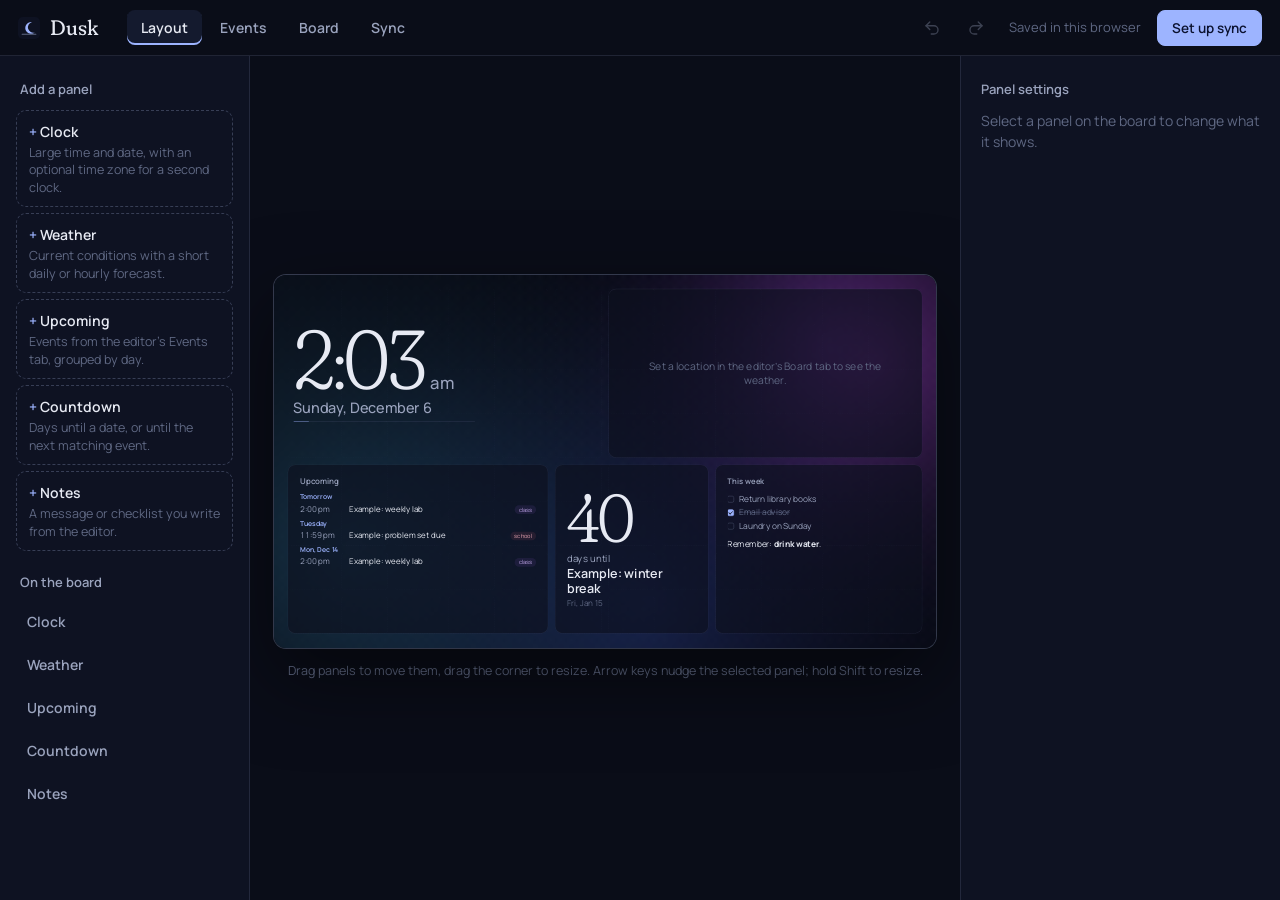
==== editor.html @ 092ac30d "Add files via upload" ====
<!doctype html>
<html lang="en">
<head>
  <meta charset="utf-8">
  <meta name="viewport" content="width=device-width, initial-scale=1">
  <title>Dusk editor</title>
  <meta name="theme-color" content="#070912">
  <link rel="icon" href="assets/icon.svg" type="image/svg+xml">
  <link rel="preconnect" href="https://fonts.googleapis.com">
  <link rel="preconnect" href="https://fonts.gstatic.com" crossorigin>
  <link rel="stylesheet" href="https://fonts.googleapis.com/css2?family=Fraunces:opsz,wght,SOFT@9..144,200..600,0..100&family=Manrope:wght@400;500;600;700&display=swap">
  <link rel="stylesheet" href="css/board.css">
  <link rel="stylesheet" href="css/editor.css">
</head>
<body>
  <header class="top">
    <a class="brand" href="index.html" aria-label="Dusk home">
      <img src="assets/icon.svg" alt="" width="22" height="22"><span>Dusk</span>
    </a>
    <nav class="tabs" role="tablist">
      <button role="tab" data-tab="layout" aria-selected="true">Layout</button>
      <button role="tab" data-tab="events">Events</button>
      <button role="tab" data-tab="board">Board</button>
      <button role="tab" data-tab="sync">Sync</button>
    </nav>
    <div class="top-actions">
      <button class="icon-btn" id="undoBtn" title="Undo (Ctrl+Z)" aria-label="Undo">
        <svg viewBox="0 0 24 24"><path d="M9 14 4 9l5-5"/><path d="M4 9h10.5a5.5 5.5 0 0 1 0 11H11"/></svg>
      </button>
      <button class="icon-btn" id="redoBtn" title="Redo (Ctrl+Shift+Z)" aria-label="Redo">
        <svg viewBox="0 0 24 24"><path d="m15 14 5-5-5-5"/><path d="M20 9H9.5a5.5 5.5 0 0 0 0 11H13"/></svg>
      </button>
      <span class="pub-state" id="pubState" role="status"></span>
      <button class="btn primary" id="publishBtn">Publish</button>
    </div>
  </header>

  <main>
    <!-- Layout -->
    <section class="tab-panel layout" data-panel="layout">
      <aside class="side palette">
        <h2>Add a panel</h2>
        <ul class="type-list" id="typeList"></ul>
        <h2>On the board</h2>
        <ul class="panel-list" id="panelList"></ul>
      </aside>
      <div class="canvas-wrap" id="canvasWrap">
        <div class="viewport" id="viewport">
          <canvas class="preview-bg" id="previewBg" aria-hidden="true"></canvas>
          <div class="frame" id="frame">
            <div class="stage" id="stage"></div>
            <div class="overlay" id="overlay"></div>
          </div>
        </div>
        <p class="hint">Drag panels to move them, drag the corner to resize. Arrow keys nudge the selected panel; hold Shift to resize.</p>
      </div>
      <aside class="side inspector" id="inspector"></aside>
    </section>

    <!-- Events -->
    <section class="tab-panel page" data-panel="events" hidden>
      <div class="page-inner">
        <h1>Events</h1>
        <p class="lead">Everything here feeds the Upcoming and Countdown panels. Repeating events (like a weekly class) only need to be entered once.</p>
        <form class="event-form card" id="eventForm" autocomplete="off">
          <label class="f-title">Title<input name="title" required placeholder="Chem lab report due"></label>
          <label>Date<input name="date" type="date" required></label>
          <label>Time<input name="time" type="time"><small>Leave empty for all day</small></label>
          <label>Category<input name="category" list="categoryList" placeholder="school"></label>
          <label>Repeats<select name="repeat">
            <option value="none">Doesn’t repeat</option><option value="daily">Daily</option>
            <option value="weekly">Weekly</option><option value="monthly">Monthly</option><option value="yearly">Yearly</option>
          </select></label>
          <label class="f-until">Until<input name="until" type="date"><small>Optional end date</small></label>
          <div class="form-actions">
            <button class="btn primary" type="submit" id="eventSubmit">Add event</button>
            <button class="btn ghost" type="button" id="eventCancel" hidden>Cancel</button>
          </div>
          <datalist id="categoryList"></datalist>
        </form>
        <div class="events-toolbar">
          <label class="check"><input type="checkbox" id="showPast"> Show past events</label>
          <span class="spacer"></span>
          <label class="btn ghost file-btn">Import .ics file<input type="file" id="icsInput" accept=".ics,text/calendar" hidden></label>
          <button class="btn ghost" id="clearPast">Remove past events</button>
        </div>
        <div id="eventList" class="event-list"></div>
      </div>
    </section>

    <!-- Board -->
    <section class="tab-panel page" data-panel="board" hidden>
      <div class="page-inner">
        <h1>Board</h1>
        <p class="lead">Settings that apply to the whole display.</p>
        <div id="boardForm" class="board-form"></div>
      </div>
    </section>

    <!-- Sync -->
    <section class="tab-panel page" data-panel="sync" hidden>
      <div class="page-inner" id="syncPage"></div>
    </section>
  </main>

  <div class="toast" id="toast" role="status" hidden></div>
  <script type="module" src="js/editor/main.js"></script>
</body>
</html>
---- css/board.css ----
/* Shared by the display and the editor preview: tokens, the stage and panel chrome. */

:root {
  --ink: #070912;
  --text: #e7eaf3;
  --text-dim: #9aa3bd;
  --text-faint: #5f6883;
  --line: rgba(160, 175, 220, .12);
  --line-strong: rgba(160, 175, 220, .26);
  --surface: rgba(13, 17, 30, .64);
  --ember: #ffb38a;
  --accent: #9db4ff;
  --font-display: 'Fraunces', 'Iowan Old Style', Georgia, serif;
  --font-ui: 'Manrope', system-ui, -apple-system, 'Segoe UI', sans-serif;
}

.stage {
  position: absolute;
  left: 0; top: 0;
  transform-origin: 0 0;
  font-family: var(--font-ui);
  color: var(--text);
  -webkit-font-smoothing: antialiased;
}

.panel {
  position: absolute;
  box-sizing: border-box;
  padding: 30px 34px;
  border-radius: 22px;
}
.panel[data-style="card"] {
  background: var(--surface);
  border: 1px solid var(--line);
}
.panel[data-style="outline"] {
  border: 1px solid var(--line-strong);
}
.panel[data-style="bare"] {
  padding: 12px 16px;
}

.panel-body {
  width: 100%;
  height: 100%;
  container-type: size;
  overflow: hidden;
}

.panel-title {
  margin: 0;
  font-size: min(5.4cqh, 4.2cqw);
  font-weight: 600;
  color: var(--text-dim);
  letter-spacing: .01em;
  flex: none;
}

.panel-msg {
  height: 100%;
  display: grid;
  place-items: center;
  text-align: center;
  color: var(--text-faint);
  font-size: min(7cqh, 4.6cqw);
  line-height: 1.4;
  padding: 0 6%;
}
---- css/editor.css ----
/* Editor UI. Shares tokens with board.css. */

:root {
  --ui-bg: #0a0d18;
  --ui-side: #0e1222;
  --ui-raised: #141a2e;
  --ui-input: #0a0e1b;
  --ui-border: rgba(160, 175, 220, .14);
  --ui-border-strong: rgba(160, 175, 220, .28);
  --ui-accent: #9db4ff;
  --ui-accent-ink: #0b1230;
  --danger: #f08a8f;
  --ok: #7fd6a4;
  --radius: 10px;
}

* { box-sizing: border-box; }
html, body { margin: 0; height: 100%; }
body {
  background: var(--ui-bg);
  color: var(--text);
  font: 14px/1.5 var(--font-ui);
  -webkit-font-smoothing: antialiased;
  display: flex;
  flex-direction: column;
}
a { color: var(--ui-accent); }
code { font-size: .92em; background: var(--ui-raised); padding: .1em .35em; border-radius: 4px; }
.muted { color: var(--text-faint); }
.small { font-size: 12px; }
.sr { position: absolute; width: 1px; height: 1px; overflow: hidden; clip: rect(0 0 0 0); }
.spacer { flex: 1; }
[hidden] { display: none !important; }

:focus-visible { outline: 2px solid var(--ui-accent); outline-offset: 2px; }

/* ---------- header ---------- */
.top {
  height: 56px;
  flex: none;
  display: flex;
  align-items: center;
  gap: 28px;
  padding: 0 18px;
  border-bottom: 1px solid var(--ui-border);
  background: var(--ui-bg);
}
.brand {
  display: flex; align-items: center; gap: 10px;
  color: var(--text); text-decoration: none;
  font-family: var(--font-display); font-size: 21px; font-weight: 400;
  font-variation-settings: "SOFT" 100, "opsz" 72;
}
.tabs { display: flex; gap: 4px; }
.tabs button {
  appearance: none; border: 0; background: none; color: var(--text-dim);
  font: 600 14px var(--font-ui); padding: 8px 14px; border-radius: 8px; cursor: pointer;
}
.tabs button:hover { color: var(--text); background: var(--ui-raised); }
.tabs button[aria-selected="true"] { color: var(--text); background: var(--ui-raised); box-shadow: inset 0 -2px 0 var(--ui-accent); }
.top-actions { margin-left: auto; display: flex; align-items: center; gap: 10px; }
.pub-state { color: var(--text-faint); font-size: 13px; margin: 0 6px; white-space: nowrap; }
.pub-state.warn { color: var(--ember); }
.pub-state.error { color: var(--danger); }

.icon-btn {
  width: 34px; height: 34px; display: grid; place-items: center;
  border: 1px solid transparent; background: none; color: var(--text-dim); border-radius: 8px; cursor: pointer;
}
.icon-btn svg { width: 18px; height: 18px; fill: none; stroke: currentColor; stroke-width: 1.8; stroke-linecap: round; stroke-linejoin: round; }
.icon-btn:hover:not(:disabled) { background: var(--ui-raised); color: var(--text); }
.icon-btn:disabled { opacity: .35; cursor: default; }

/* ---------- buttons & inputs ---------- */
.btn {
  appearance: none; display: inline-flex; align-items: center; justify-content: center; gap: 6px;
  font: 600 13.5px var(--font-ui); color: var(--text);
  background: var(--ui-raised); border: 1px solid var(--ui-border-strong);
  padding: 8px 14px; border-radius: 8px; cursor: pointer; text-decoration: none; white-space: nowrap;
}
.btn:hover:not(:disabled) { border-color: var(--text-faint); }
.btn:disabled { opacity: .45; cursor: default; }
.btn.primary { background: var(--ui-accent); color: var(--ui-accent-ink); border-color: var(--ui-accent); }
.btn.primary:hover:not(:disabled) { filter: brightness(1.08); }
.btn.ghost { background: transparent; }
.btn.danger { background: transparent; color: var(--danger); border-color: rgba(240, 138, 143, .35); }
.btn.small { padding: 5px 10px; font-size: 12.5px; }
.file-btn { cursor: pointer; }
.link { appearance: none; background: none; border: 0; padding: 0; color: var(--ui-accent); font: inherit; font-weight: 600; cursor: pointer; }
.link.danger { color: var(--danger); }

input[type="text"], input[type="search"], input[type="password"], input[type="number"], input[type="date"], input[type="time"],
input:not([type]), select, textarea {
  width: 100%;
  background: var(--ui-input); color: var(--text);
  border: 1px solid var(--ui-border-strong); border-radius: 8px;
  padding: 8px 10px; font: 14px var(--font-ui);
  color-scheme: dark;
}
textarea { resize: vertical; line-height: 1.5; }
input:focus, select:focus, textarea:focus { outline: none; border-color: var(--ui-accent); box-shadow: 0 0 0 3px rgba(157, 180, 255, .18); }

.field { display: flex; flex-direction: column; gap: 6px; }
.field > label { font-weight: 600; font-size: 13px; color: var(--text-dim); }
.field .help { color: var(--text-faint); font-size: 12px; line-height: 1.45; }
.field-heading { margin: 8px 0 0; font-size: 13px; color: var(--text); }
.fields { display: flex; flex-direction: column; gap: 16px; }
.fields.two-col { display: grid; grid-template-columns: repeat(2, minmax(0, 1fr)); gap: 18px 24px; }
.fields.two-col .field-location, .fields.two-col .field-toggle { grid-column: 1 / -1; }

.toggle { display: flex; align-items: center; gap: 10px; cursor: pointer; font-weight: 500; color: var(--text); }
.toggle input { position: absolute; opacity: 0; width: 0; height: 0; }
.switch { flex: none; width: 34px; height: 20px; border-radius: 99px; background: var(--ui-raised); border: 1px solid var(--ui-border-strong); position: relative; transition: background .15s; }
.switch::after { content: ""; position: absolute; top: 2px; left: 2px; width: 14px; height: 14px; border-radius: 50%; background: var(--text-dim); transition: transform .15s, background .15s; }
.toggle input:checked + .switch { background: var(--ui-accent); border-color: var(--ui-accent); }
.toggle input:checked + .switch::after { transform: translateX(14px); background: var(--ui-accent-ink); }
.toggle input:focus-visible + .switch { outline: 2px solid var(--ui-accent); outline-offset: 2px; }
.toggle.inline { margin-top: 18px; }

.range-row { display: flex; align-items: center; gap: 12px; }
.range-row input { flex: 1; accent-color: var(--ui-accent); }
.range-row output { min-width: 3.5em; text-align: right; color: var(--text-dim); font-variant-numeric: tabular-nums; }

.color-row { display: flex; align-items: center; gap: 8px; flex-wrap: wrap; }
.color-row input[type="color"] { width: 44px; height: 34px; padding: 2px; border: 1px solid var(--ui-border-strong); border-radius: 8px; background: var(--ui-input); cursor: pointer; }
.swatch { width: 26px; height: 26px; border-radius: 50%; border: 2px solid var(--ui-bg); background: var(--c); box-shadow: 0 0 0 1px var(--ui-border-strong); cursor: pointer; }

.loc { display: flex; flex-direction: column; gap: 8px; align-items: flex-start; }
.loc-current { display: flex; gap: 12px; align-items: baseline; font-weight: 600; }
.loc-row { display: flex; gap: 8px; width: 100%; }
.loc-results { list-style: none; margin: 0; padding: 0; width: 100%; display: flex; flex-direction: column; gap: 2px; }
.loc-results button { width: 100%; text-align: left; background: var(--ui-raised); border: 1px solid var(--ui-border); color: var(--text); padding: 7px 10px; border-radius: 6px; cursor: pointer; font: inherit; }
.loc-results button:hover { border-color: var(--ui-accent); }

/* ---------- main area ---------- */
main { flex: 1; min-height: 0; display: flex; }
.tab-panel { flex: 1; min-width: 0; }

.layout { display: grid; grid-template-columns: 250px minmax(0, 1fr) 320px; min-height: 0; }
.side { background: var(--ui-side); overflow-y: auto; padding: 18px 16px 28px; }
.palette { border-right: 1px solid var(--ui-border); }
.inspector { border-left: 1px solid var(--ui-border); }
.side h2 { font-size: 13px; color: var(--text-dim); margin: 6px 4px 10px; font-weight: 600; }
.side h2 + * { margin-bottom: 22px; }

.type-list, .panel-list { list-style: none; margin: 0; padding: 0; display: flex; flex-direction: column; gap: 6px; }
.type-btn {
  width: 100%; text-align: left; display: flex; flex-direction: column; gap: 2px;
  background: transparent; border: 1px dashed var(--ui-border-strong); border-radius: var(--radius);
  padding: 10px 12px; color: var(--text); cursor: pointer; font: inherit;
}
.type-btn strong { font-weight: 600; }
.type-btn strong::before { content: "+ "; color: var(--ui-accent); }
.type-btn span { color: var(--text-faint); font-size: 12.5px; line-height: 1.4; }
.type-btn:hover { border-style: solid; border-color: var(--ui-accent); background: rgba(157, 180, 255, .05); }
.panel-btn {
  width: 100%; text-align: left; display: flex; justify-content: space-between; align-items: baseline; gap: 8px;
  background: transparent; border: 1px solid transparent; border-radius: 8px; padding: 7px 10px;
  color: var(--text-dim); cursor: pointer; font: inherit; font-weight: 600;
}
.panel-btn small { color: var(--text-faint); font-weight: 500; overflow: hidden; text-overflow: ellipsis; white-space: nowrap; max-width: 55%; }
.panel-btn:hover { background: var(--ui-raised); color: var(--text); }
.panel-btn.active { background: var(--ui-raised); color: var(--text); border-color: var(--ui-border-strong); }

.canvas-wrap { position: relative; display: flex; flex-direction: column; align-items: center; justify-content: center; padding: 24px; min-height: 0; overflow: hidden; }
.viewport { position: relative; border-radius: 12px; overflow: hidden; box-shadow: 0 0 0 1px var(--ui-border-strong), 0 30px 80px rgba(0, 0, 0, .5); background: var(--ink); flex: none; }
.preview-bg { position: absolute; inset: 0; width: 100%; height: 100%; display: block; }
.frame { position: absolute; left: 0; top: 0; transform-origin: 0 0; }
.frame .stage { position: absolute; left: 0; top: 0; }
.hint { color: var(--text-faint); font-size: 12.5px; margin: 14px 0 0; text-align: center; }

.overlay { position: absolute; left: 0; top: 0; }
.grid-cells i { position: absolute; border: 1px dashed rgba(160, 175, 220, .08); border-radius: 10px; }
.hbox {
  position: absolute; border-radius: 22px; cursor: grab;
  border: 2px solid transparent; transition: border-color .12s;
  touch-action: none;
}
.hbox:hover { border-color: rgba(157, 180, 255, .45); }
.hbox.selected { border-color: var(--ui-accent); box-shadow: 0 0 0 6px rgba(157, 180, 255, .12); }
.hbox.overlap { border-color: var(--danger); border-style: dashed; }
.overlay.dragging .hbox { cursor: grabbing; transition: none; }
.overlay.dragging .grid-cells i { border-color: rgba(160, 175, 220, .2); }
.hbox-label {
  position: absolute; left: 14px; top: -16px; transform: translateY(-50%);
  font: 600 22px var(--font-ui); color: var(--ui-accent-ink); background: var(--ui-accent);
  padding: 4px 14px; border-radius: 8px; opacity: 0; pointer-events: none; white-space: nowrap;
}
.hbox.selected .hbox-label, .hbox:hover .hbox-label { opacity: 1; }
.hbox-grip {
  position: absolute; right: -2px; bottom: -2px; width: 44px; height: 44px; cursor: nwse-resize;
  border-right: 6px solid var(--ui-accent); border-bottom: 6px solid var(--ui-accent); border-bottom-right-radius: 22px;
  opacity: 0;
}
.hbox.selected .hbox-grip, .hbox:hover .hbox-grip { opacity: 1; }

.empty-inspector p { color: var(--text-faint); margin: 0 4px; }
.insp-head h2 { font-size: 17px !important; color: var(--text) !important; margin-bottom: 4px !important; }
.insp-head p { color: var(--text-faint); margin: 0 4px 20px; font-size: 13px; }
.inspector .fields + .fields { margin-top: 26px; padding-top: 18px; border-top: 1px solid var(--ui-border); }
.pos-grid { display: grid; grid-template-columns: 1fr 1fr; gap: 12px; }
.insp-actions { display: flex; gap: 8px; margin-top: 26px; padding-top: 18px; border-top: 1px solid var(--ui-border); }

/* ---------- full-page tabs ---------- */
.page { overflow-y: auto; }
.page-inner { max-width: 920px; margin: 0 auto; padding: 36px 28px 80px; }
.page h1 { font-family: var(--font-display); font-weight: 350; font-size: 40px; margin: 0 0 6px; letter-spacing: -.01em; font-variation-settings: "SOFT" 100, "opsz" 96; }
.lead { color: var(--text-dim); margin: 0 0 26px; max-width: 64ch; }
.card { background: var(--ui-side); border: 1px solid var(--ui-border); border-radius: 14px; padding: 22px 24px; }
.form-section { margin-bottom: 18px; }
.form-section h2 { margin: 0 0 16px; font-size: 16px; }
.form-section p { color: var(--text-dim); margin: 0 0 14px; max-width: 64ch; }
.row { display: flex; gap: 10px; align-items: center; flex-wrap: wrap; margin-top: 8px; }
.row input { flex: 1; min-width: 220px; width: auto; }
.ok-text { color: var(--ok); font-weight: 600; }

.steps ol { list-style: none; counter-reset: step; margin: 0; padding: 0; display: flex; flex-direction: column; gap: 20px; }
.steps li { counter-increment: step; position: relative; padding-left: 44px; }
.steps li::before {
  content: counter(step); position: absolute; left: 0; top: -2px; width: 28px; height: 28px; border-radius: 50%;
  display: grid; place-items: center; font-weight: 700; font-size: 13px;
  border: 1px solid var(--ui-border-strong); color: var(--text-dim);
}
.steps li.done::before { content: "✓"; background: var(--ok); color: #0b2216; border-color: var(--ok); }
.steps li.locked { opacity: .55; }
.steps h3 { margin: 0 0 6px; font-size: 14.5px; }
.steps li p { margin: 0 0 6px; }

.event-form { display: grid; grid-template-columns: 2fr 1fr 1fr; gap: 14px 16px; margin-bottom: 22px; }
.event-form label { display: flex; flex-direction: column; gap: 6px; font-weight: 600; font-size: 13px; color: var(--text-dim); }
.event-form small { font-weight: 400; color: var(--text-faint); font-size: 12px; }
.event-form .f-title { grid-column: span 1; }
.event-form .form-actions { grid-column: 1 / -1; display: flex; gap: 10px; }
.event-form.is-editing { border-color: var(--ui-accent); }
.events-toolbar { display: flex; align-items: center; gap: 10px; margin-bottom: 12px; flex-wrap: wrap; }
.check { display: flex; gap: 8px; align-items: center; color: var(--text-dim); cursor: pointer; }
.check input { accent-color: var(--ui-accent); }
.event-list table { width: 100%; border-collapse: collapse; }
.event-list th { text-align: left; font-size: 12.5px; color: var(--text-faint); font-weight: 600; padding: 8px 10px; border-bottom: 1px solid var(--ui-border); }
.event-list td { padding: 10px; border-bottom: 1px solid var(--ui-border); vertical-align: top; }
.event-list tr.past td { color: var(--text-faint); }
.event-list tr.editing td { background: rgba(157, 180, 255, .06); }
.nowrap { white-space: nowrap; }
.row-actions { text-align: right; white-space: nowrap; }
.row-actions .link + .link { margin-left: 14px; }
.empty { padding: 20px 0; }

/* ---------- toast ---------- */
.toast {
  position: fixed; left: 50%; bottom: 24px; transform: translateX(-50%);
  background: var(--ui-raised); border: 1px solid var(--ui-border-strong); color: var(--text);
  padding: 10px 18px; border-radius: 10px; box-shadow: 0 12px 40px rgba(0, 0, 0, .5);
  font-weight: 600; max-width: min(560px, 92vw); z-index: 10;
}
.toast.error { border-color: var(--danger); color: var(--danger); }

/* ---------- narrow screens ---------- */
@media (max-width: 1100px) {
  .layout { grid-template-columns: 210px minmax(0, 1fr) 280px; }
}
@media (max-width: 860px) {
  body { height: auto; min-height: 100%; }
  .top { flex-wrap: wrap; height: auto; padding: 10px 14px; gap: 10px; }
  .top-actions { margin-left: 0; width: 100%; }
  .pub-state { margin-right: auto; }
  main { display: block; }
  .layout { display: flex; flex-direction: column; }
  .canvas-wrap { height: 56vh; order: -1; }
  .palette, .inspector { border: 0; border-top: 1px solid var(--ui-border); }
  .fields.two-col, .event-form { grid-template-columns: 1fr; }
  .page-inner { padding: 24px 16px 60px; }
}

@media (prefers-reduced-motion: reduce) {
  * { transition: none !important; }
}
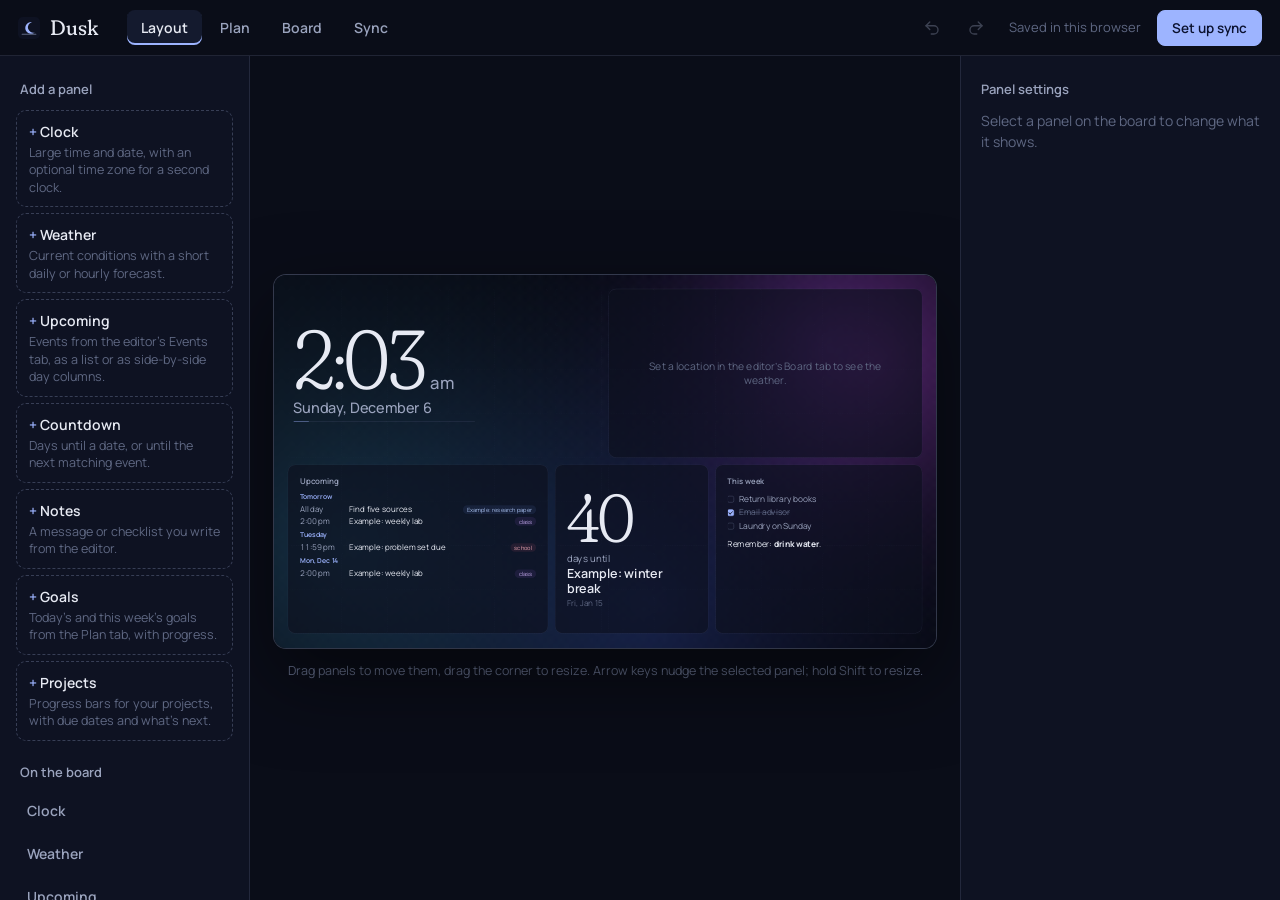
==== commit 5d7bc22d: "Add Plan tab: week board, goals, projects, quick add Replaces the Events tab with a planner: - Week " ====
--- a/editor.html
+++ b/editor.html
@@ -11,6 +11,7 @@
   <link rel="stylesheet" href="https://fonts.googleapis.com/css2?family=Fraunces:opsz,wght,SOFT@9..144,200..600,0..100&family=Manrope:wght@400;500;600;700&display=swap">
   <link rel="stylesheet" href="css/board.css">
   <link rel="stylesheet" href="css/editor.css">
+  <link rel="stylesheet" href="css/plan.css">
 </head>
 <body>
   <header class="top">
@@ -19,7 +20,7 @@
     </a>
     <nav class="tabs" role="tablist">
       <button role="tab" data-tab="layout" aria-selected="true">Layout</button>
-      <button role="tab" data-tab="events">Events</button>
+      <button role="tab" data-tab="plan">Plan</button>
       <button role="tab" data-tab="board">Board</button>
       <button role="tab" data-tab="sync">Sync</button>
     </nav>
@@ -57,35 +58,49 @@
       <aside class="side inspector" id="inspector"></aside>
     </section>
 
-    <!-- Events -->
-    <section class="tab-panel page" data-panel="events" hidden>
-      <div class="page-inner">
-        <h1>Events</h1>
-        <p class="lead">Everything here feeds the Upcoming and Countdown panels. Repeating events (like a weekly class) only need to be entered once.</p>
-        <form class="event-form card" id="eventForm" autocomplete="off">
-          <label class="f-title">Title<input name="title" required placeholder="Chem lab report due"></label>
-          <label>Date<input name="date" type="date" required></label>
-          <label>Time<input name="time" type="time"><small>Leave empty for all day</small></label>
-          <label>Category<input name="category" list="categoryList" placeholder="school"></label>
-          <label>Repeats<select name="repeat">
-            <option value="none">Doesn’t repeat</option><option value="daily">Daily</option>
-            <option value="weekly">Weekly</option><option value="monthly">Monthly</option><option value="yearly">Yearly</option>
-          </select></label>
-          <label class="f-until">Until<input name="until" type="date"><small>Optional end date</small></label>
-          <div class="form-actions">
-            <button class="btn primary" type="submit" id="eventSubmit">Add event</button>
-            <button class="btn ghost" type="button" id="eventCancel" hidden>Cancel</button>
+    <!-- Plan -->
+    <section class="tab-panel plan" data-panel="plan" hidden>
+      <div class="plan-bar">
+        <div class="week-nav">
+          <button class="icon-btn" id="weekPrev" title="Previous week (←)" aria-label="Previous week"><svg viewBox="0 0 24 24"><path d="m15 18-6-6 6-6"/></svg></button>
+          <button class="icon-btn" id="weekNext" title="Next week (→)" aria-label="Next week"><svg viewBox="0 0 24 24"><path d="m9 18 6-6-6-6"/></svg></button>
+          <div class="week-title">
+            <h1 id="weekLabel"></h1>
+            <span class="week-sub"><span id="weekRel"></span><span id="weekSummary"></span></span>
           </div>
-          <datalist id="categoryList"></datalist>
-        </form>
-        <div class="events-toolbar">
-          <label class="check"><input type="checkbox" id="showPast"> Show past events</label>
-          <span class="spacer"></span>
-          <label class="btn ghost file-btn">Import .ics file<input type="file" id="icsInput" accept=".ics,text/calendar" hidden></label>
-          <button class="btn ghost" id="clearPast">Remove past events</button>
+          <button class="btn ghost small" id="weekThis" title="Back to this week (T)">This week</button>
         </div>
-        <div id="eventList" class="event-list"></div>
+        <div class="view-toggle" role="group" aria-label="View">
+          <button type="button" data-view="week" aria-pressed="true">Week</button>
+          <button type="button" data-view="list" aria-pressed="false">List</button>
+        </div>
+        <div class="plan-keys" aria-hidden="true">
+          <span><kbd>N</kbd> add</span><span>Double-click a day</span><span>Right-click for options</span><span>Drag to move</span>
+        </div>
       </div>
+      <div class="plan-body">
+        <div class="plan-main plan-scroll" id="planMain">
+          <div class="plan-week" id="planWeek"></div>
+          <div class="plan-list" id="planList" hidden>
+            <div class="list-toolbar">
+              <input type="search" id="listSearch" placeholder="Search tasks, projects, categories" aria-label="Search">
+              <label class="check"><input type="checkbox" id="listDone"> Show done</label>
+              <label class="check"><input type="checkbox" id="listPast"> Show past</label>
+              <span class="spacer"></span>
+              <label class="btn ghost small file-btn" title="Calendar file from Canvas, Google Calendar or Outlook">Import .ics<input type="file" id="icsInput" accept=".ics,text/calendar" hidden></label>
+              <button class="btn ghost small" id="clearDone">Remove finished</button>
+            </div>
+            <table class="list-table">
+              <thead><tr><th class="c-tick"><span class="sr">Done</span></th><th>When</th><th>Title</th><th>Project</th><th>Category</th><th>Repeats</th></tr></thead>
+              <tbody></tbody>
+            </table>
+          </div>
+        </div>
+        <aside class="plan-side plan-scroll" id="planSide" aria-label="Goals, projects and inbox"></aside>
+      </div>
+      <button class="fab" id="planFab" title="Add a task, goal or project (N)" aria-label="Add">
+        <svg viewBox="0 0 24 24"><path d="M12 5v14M5 12h14"/></svg>
+      </button>
     </section>
 
     <!-- Board -->
--- a/css/plan.css
+++ b/css/plan.css
@@ -0,0 +1,367 @@
+/* Plan tab: week board, sidebar, menus, popovers and quick add. Uses tokens from editor.css. */
+
+.plan { display: flex; flex-direction: column; min-height: 0; position: relative; }
+
+/* ---------- top bar ---------- */
+.plan-bar {
+  flex: none; display: flex; align-items: center; gap: 24px;
+  padding: 12px 20px; border-bottom: 1px solid var(--ui-border);
+}
+.week-nav { display: flex; align-items: center; gap: 4px; }
+.week-nav .icon-btn svg { stroke-width: 2.2; }
+.week-title { display: flex; flex-direction: column; margin: 0 10px 0 8px; min-width: 150px; }
+.week-title h1 {
+  margin: 0; font-family: var(--font-display); font-weight: 350; font-size: 26px; line-height: 1.1;
+  font-variation-settings: "SOFT" 100, "opsz" 72; letter-spacing: -.01em;
+}
+.week-sub { display: flex; gap: 10px; font-size: 12.5px; color: var(--text-faint); }
+.week-sub #weekRel { color: var(--text-dim); font-weight: 600; }
+.view-toggle { display: inline-flex; background: var(--ui-input); border: 1px solid var(--ui-border); border-radius: 9px; padding: 3px; }
+.view-toggle button {
+  appearance: none; border: 0; background: none; color: var(--text-dim); font: 600 13px var(--font-ui);
+  padding: 5px 14px; border-radius: 6px; cursor: pointer;
+}
+.view-toggle button[aria-pressed="true"] { background: var(--ui-raised); color: var(--text); box-shadow: 0 0 0 1px var(--ui-border-strong); }
+.plan-keys { margin-left: auto; display: flex; gap: 16px; font-size: 12px; color: var(--text-faint); white-space: nowrap; }
+kbd {
+  font: 600 11px var(--font-ui); color: var(--text-dim); background: var(--ui-raised);
+  border: 1px solid var(--ui-border-strong); border-bottom-width: 2px; border-radius: 5px; padding: 0 5px; margin: 0 1px;
+}
+
+/* ---------- body ---------- */
+.plan-body { flex: 1; min-height: 0; display: grid; grid-template-columns: minmax(0, 1fr) 340px; }
+.plan-main { overflow: auto; min-height: 0; }
+.plan-side { user-select: none; -webkit-user-select: none; overflow-y: auto; background: var(--ui-side); border-left: 1px solid var(--ui-border); padding: 16px 16px 120px; }
+
+/* ---------- week board ---------- */
+.plan-week { display: grid; grid-template-columns: repeat(7, minmax(148px, 1fr)); min-height: 100%; }
+.day {
+  user-select: none; -webkit-user-select: none;
+  display: flex; flex-direction: column; gap: 6px; padding: 0 8px 24px;
+  border-right: 1px solid var(--ui-border); min-width: 0; transition: background .12s;
+}
+.day:last-child { border-right: 0; }
+.day.today { background: linear-gradient(to bottom, rgba(157, 180, 255, .055), rgba(157, 180, 255, .02) 40%, transparent); }
+.day-head {
+  position: sticky; top: 0; z-index: 2; display: flex; align-items: baseline; gap: 6px;
+  margin: 0 -8px; padding: 14px 10px 10px; background: var(--ui-bg); cursor: context-menu; user-select: none;
+}
+.day.today .day-head { background: #0d1120; }
+.dow { font-size: 12.5px; font-weight: 600; color: var(--text-dim); }
+.dnum { font-family: var(--font-display); font-size: 22px; font-weight: 400; line-height: 1; font-variation-settings: "SOFT" 100, "opsz" 48; }
+.dmon { font-size: 12px; color: var(--text-faint); }
+.dspace { flex: 1; }
+.day.today .dow { color: var(--ui-accent); }
+.day.today .dnum {
+  color: var(--ui-accent-ink); background: var(--ui-accent); border-radius: 8px; padding: 3px 6px 2px;
+  font-size: 18px; align-self: center;
+}
+.day.past:not(.today) .dnum, .day.past:not(.today) .dow { color: var(--text-faint); }
+.dgoals { font-size: 11.5px; font-weight: 700; color: var(--text-faint); padding: 1px 6px; border-radius: 99px; border: 1px solid var(--ui-border-strong); }
+.dgoals.all { color: var(--ok); border-color: rgba(127, 214, 164, .45); }
+.dg-add {
+  appearance: none; border: 0; background: none; color: var(--text-faint); font: 600 11.5px var(--font-ui);
+  cursor: pointer; padding: 2px 4px; border-radius: 5px; opacity: 0;
+}
+.day:hover .dg-add, .dg-add:focus-visible { opacity: 1; }
+.dg-add:hover { color: var(--ui-accent); background: rgba(157, 180, 255, .1); }
+
+.cards { list-style: none; margin: 0; padding: 0; display: flex; flex-direction: column; gap: 5px; }
+
+/* task card */
+.card {
+  --edge: 0;
+  position: relative; display: grid; grid-template-columns: 18px minmax(0, 1fr); gap: 8px; align-items: start;
+  padding: 7px 9px 7px 9px; border-radius: 8px; cursor: pointer; user-select: none;
+  background: var(--ui-raised); border: 1px solid var(--ui-border);
+  box-shadow: inset 3px 0 0 hsl(var(--h, 220) 50% 64% / var(--edge));
+  transition: border-color .12s, opacity .15s;
+}
+.card[style] { --edge: .9; }
+.card:hover { border-color: var(--ui-border-strong); }
+.card:focus-visible { outline: 2px solid var(--ui-accent); outline-offset: 1px; }
+.card-main { display: flex; flex-direction: column; gap: 2px; min-width: 0; }
+.card-title { font-size: 13.5px; line-height: 1.35; overflow-wrap: anywhere; }
+.card-meta { display: flex; flex-wrap: wrap; gap: 2px 8px; font-size: 11.5px; color: var(--text-faint); }
+.card-meta .m-time { color: var(--text-dim); font-variant-numeric: tabular-nums; }
+.m-proj { color: hsl(var(--h, 220) 55% 74%); }
+.card .m-proj { color: hsl(var(--h, 220) 45% 70%); }
+.card.done { opacity: .5; }
+.card.done .card-title { text-decoration: line-through; text-decoration-color: var(--text-faint); }
+.card.overdue .m-time, .card.overdue .m-date { color: var(--ember); }
+.card.overdue .tick { border-color: var(--ember); }
+.cards.compact .card { padding: 6px 8px; background: rgba(20, 26, 46, .6); }
+
+/* the round done button, shared by tasks and one-off goals */
+.tick {
+  appearance: none; width: 16px; height: 16px; margin-top: 1px; padding: 0; flex: none; cursor: pointer;
+  border-radius: 50%; border: 1.5px solid var(--text-faint); background: transparent; position: relative;
+  transition: border-color .12s, background .12s;
+}
+.tick:hover { border-color: var(--ui-accent); background: rgba(157, 180, 255, .12); }
+.tick.on { background: var(--ui-accent); border-color: var(--ui-accent); }
+.tick.on::after {
+  content: ""; position: absolute; left: 4.4px; top: 1.6px; width: 3.5px; height: 7px;
+  border: solid var(--ui-accent-ink); border-width: 0 1.8px 1.8px 0; transform: rotate(45deg);
+}
+.tick:disabled { opacity: .35; cursor: default; }
+
+/* goals */
+.goal-list { list-style: none; margin: 0; padding: 0; display: flex; flex-direction: column; gap: 3px; }
+.goal {
+  display: grid; grid-template-columns: auto minmax(0, 1fr) auto; align-items: center; gap: 8px;
+  padding: 6px 8px; border-radius: 8px; cursor: pointer; user-select: none;
+}
+.goal:hover { background: rgba(157, 180, 255, .06); }
+.goal:focus-visible { outline: 2px solid var(--ui-accent); outline-offset: 1px; }
+.goal .tick { margin-top: 0; border-radius: 5px; }
+.goal .tick.on::after { left: 4.4px; top: 1.4px; }
+.goal-title { font-size: 13.5px; line-height: 1.35; overflow-wrap: anywhere; }
+.goal-count { font-size: 12px; font-weight: 700; color: var(--text-faint); font-variant-numeric: tabular-nums; }
+.goal.done .goal-title { color: var(--text-faint); text-decoration: line-through; text-decoration-color: var(--line-strong); }
+.goal.done .goal-count { color: var(--ok); }
+.pips {
+  appearance: none; border: 0; background: none; padding: 3px 0; cursor: pointer; display: inline-flex; gap: 3px;
+}
+.pips i { width: 7px; height: 14px; border-radius: 3px; border: 1.5px solid var(--text-faint); transition: background .15s, border-color .15s; }
+.pips i.on { background: var(--ui-accent); border-color: var(--ui-accent); }
+.pips:hover i:not(.on) { border-color: var(--ui-accent); }
+.goal.done .pips i.on { background: var(--ok); border-color: var(--ok); }
+
+.day-goals { background: rgba(157, 180, 255, .045); border: 1px solid rgba(157, 180, 255, .1); border-radius: 9px; padding: 3px; }
+.day-goals .goal { padding: 5px 6px; }
+.day-goals .goal-title { font-size: 12.5px; }
+
+/* inline add + add buttons */
+.add-row {
+  appearance: none; border: 0; background: none; text-align: left; cursor: pointer;
+  color: var(--text-faint); font: 600 12.5px var(--font-ui); padding: 7px 9px; border-radius: 8px; opacity: .55;
+}
+.day:hover .add-row, .side-block:hover .add-row, .proj .add-row, .add-row:focus-visible { opacity: 1; }
+.add-row:hover { color: var(--ui-accent); background: rgba(157, 180, 255, .07); }
+.inline-add input, .plan input, .plan textarea { user-select: text; -webkit-user-select: text; }
+.inline-add input {
+  width: 100%; font-size: 13.5px; padding: 7px 9px; border-radius: 8px;
+  background: var(--ui-input); border: 1px solid var(--ui-accent); box-shadow: 0 0 0 3px rgba(157, 180, 255, .16);
+}
+
+/* ---------- sidebar ---------- */
+.side-block { margin-bottom: 26px; border-radius: 12px; transition: background .12s, box-shadow .12s; }
+.side-block > header { display: flex; align-items: center; gap: 8px; margin: 0 4px 10px; min-height: 26px; }
+.side-block > header h2 { margin: 0; font-size: 13px; font-weight: 700; color: var(--text); }
+.side-block .count { font-size: 12px; color: var(--text-faint); font-weight: 600; }
+.icon-add {
+  margin-left: auto; width: 26px; height: 26px; border-radius: 8px; border: 1px solid var(--ui-border-strong);
+  background: var(--ui-raised); color: var(--text-dim); font: 500 17px/1 var(--font-ui); cursor: pointer;
+  display: grid; place-items: center; padding: 0 0 2px;
+}
+.icon-add:hover { color: var(--ui-accent); border-color: var(--ui-accent); }
+.side-hint { margin: 4px 6px 8px; color: var(--text-faint); font-size: 12.5px; line-height: 1.45; }
+.week-bar { height: 4px; margin: 0 6px 10px; border-radius: 4px; background: var(--ui-raised); overflow: hidden; }
+.week-bar i { display: block; height: 100%; background: var(--ui-accent); border-radius: 4px; transition: width .3s; }
+.carry {
+  margin: 8px 4px 0; width: calc(100% - 8px); appearance: none; cursor: pointer; text-align: left;
+  border: 1px dashed var(--ui-border-strong); background: transparent; color: var(--text-dim);
+  font: 600 12.5px var(--font-ui); padding: 8px 10px; border-radius: 8px;
+}
+.carry:hover { border-color: var(--ui-accent); color: var(--text); }
+.overdue-block > header h2 { color: var(--ember); }
+.overdue-block .cards { padding: 0 2px; }
+.small-link { font-size: 12.5px; margin: 6px 6px 0; color: var(--text-faint); }
+.inbox .cards { padding: 0 2px; }
+
+/* projects */
+.proj {
+  margin-bottom: 8px; padding: 10px 12px 11px; border-radius: 10px; cursor: grab; user-select: none;
+  background: var(--ui-raised); border: 1px solid var(--ui-border);
+}
+.proj:hover { border-color: var(--ui-border-strong); }
+.proj:focus-visible { outline: 2px solid var(--ui-accent); outline-offset: 1px; }
+.proj.archived { opacity: .55; }
+.proj-head { display: flex; align-items: center; gap: 8px; cursor: pointer; }
+.chev { width: 0; height: 0; border-left: 5px solid var(--text-faint); border-top: 4px solid transparent; border-bottom: 4px solid transparent; transition: transform .15s; flex: none; }
+.proj.open .chev { transform: rotate(90deg); }
+.proj-name { flex: 1; min-width: 0; font-weight: 700; font-size: 13.5px; overflow: hidden; text-overflow: ellipsis; white-space: nowrap; }
+.proj-pct { font-size: 12.5px; font-weight: 700; color: hsl(var(--h) 55% 74%); font-variant-numeric: tabular-nums; }
+.more {
+  appearance: none; border: 0; background: none; color: var(--text-faint); cursor: pointer;
+  width: 22px; height: 22px; border-radius: 6px; font-size: 16px; line-height: 1; padding: 0; opacity: 0;
+}
+.proj:hover .more, .more:focus-visible { opacity: 1; }
+.more:hover { background: rgba(157, 180, 255, .12); color: var(--text); }
+.proj .bar { height: 5px; margin: 9px 0 0; border-radius: 5px; background: rgba(160, 175, 220, .1); overflow: hidden; }
+.proj .bar i { display: block; height: 100%; border-radius: 5px; background: hsl(var(--h) 55% 64%); transition: width .3s; }
+.proj-meta { margin-top: 7px; font-size: 12px; color: var(--text-faint); line-height: 1.45; }
+.proj-meta .late { color: var(--ember); }
+.proj .cards { margin-top: 10px; }
+.proj .add-row { margin-top: 4px; padding-left: 4px; }
+.done-tasks { margin-top: 8px; }
+.done-tasks summary { cursor: pointer; font-size: 12px; color: var(--text-faint); padding: 2px 4px; }
+.done-tasks .cards { margin-top: 6px; }
+
+/* ---------- drag and drop ---------- */
+body.is-dragging, body.is-dragging * { cursor: grabbing !important; user-select: none; }
+.drag-src { opacity: .3; }
+.drag-ghost {
+  position: fixed; z-index: 1000; pointer-events: none; margin: 0; list-style: none;
+  box-shadow: 0 18px 40px rgba(0, 0, 0, .55), 0 0 0 1px var(--ui-accent); opacity: .96;
+  border-radius: 9px;
+}
+.drop-line {
+  position: fixed; z-index: 999; height: 2px; background: var(--ui-accent); border-radius: 2px; pointer-events: none;
+}
+.drop-line::before, .drop-line::after {
+  content: ""; position: absolute; top: -3px; width: 8px; height: 8px; border-radius: 50%; background: var(--ui-accent);
+}
+.drop-line::before { left: -4px; }
+.drop-line::after { right: -4px; }
+.day.drop-over { background: rgba(157, 180, 255, .07); box-shadow: inset 0 0 0 1px rgba(157, 180, 255, .3); }
+.side-block.drop-over, .proj.drop-over { box-shadow: 0 0 0 2px var(--ui-accent); background: rgba(157, 180, 255, .05); }
+
+/* a newly added item glows briefly so you can see where it went */
+@keyframes plan-flash { 0% { box-shadow: 0 0 0 2px var(--ui-accent), 0 0 24px rgba(157, 180, 255, .45); } 100% { box-shadow: 0 0 0 0 transparent; } }
+.flash { animation: plan-flash 1.4s ease-out; }
+
+/* ---------- big add button ---------- */
+.fab {
+  position: absolute; right: calc(340px + 28px); bottom: 26px; z-index: 5;
+  width: 60px; height: 60px; border-radius: 50%; border: 0; cursor: pointer;
+  background: var(--ui-accent); color: var(--ui-accent-ink);
+  box-shadow: 0 10px 30px rgba(0, 0, 0, .5), 0 0 0 6px rgba(157, 180, 255, .12);
+  display: grid; place-items: center; transition: transform .12s, box-shadow .12s;
+}
+.fab svg { width: 28px; height: 28px; fill: none; stroke: currentColor; stroke-width: 2.4; stroke-linecap: round; }
+.fab:hover { transform: scale(1.06); box-shadow: 0 12px 34px rgba(0, 0, 0, .55), 0 0 0 8px rgba(157, 180, 255, .16); }
+.fab:active { transform: scale(.97); }
+
+/* ---------- list view ---------- */
+.plan-list { padding: 20px 24px 120px; max-width: 1100px; }
+.list-toolbar { display: flex; align-items: center; gap: 14px; margin-bottom: 14px; flex-wrap: wrap; }
+.list-toolbar input[type="search"] { width: 300px; }
+.list-table { width: 100%; border-collapse: collapse; }
+.list-table th { text-align: left; font-size: 12.5px; color: var(--text-faint); font-weight: 600; padding: 8px 10px; border-bottom: 1px solid var(--ui-border); }
+.list-table td { padding: 9px 10px; border-bottom: 1px solid var(--ui-border); vertical-align: top; }
+.list-table tr[data-row] { cursor: pointer; }
+.list-table tr[data-row]:hover td { background: rgba(157, 180, 255, .04); }
+.list-table tr.done td { color: var(--text-faint); }
+.list-table tr.done .c-title { text-decoration: line-through; }
+.list-table tr.overdue td:nth-child(2) { color: var(--ember); }
+.c-tick { width: 28px; }
+
+/* ---------- context menu ---------- */
+.ctx-root { position: fixed; inset: 0; z-index: 2000; pointer-events: none; }
+.ctx {
+  position: fixed; pointer-events: auto; min-width: 210px; max-width: 280px; padding: 5px;
+  background: #151b30; border: 1px solid var(--ui-border-strong); border-radius: 10px;
+  box-shadow: 0 16px 48px rgba(0, 0, 0, .55);
+  animation: ctx-in .09s ease-out;
+}
+@keyframes ctx-in { from { opacity: 0; transform: scale(.97); } to { opacity: 1; transform: none; } }
+.ctx-item {
+  appearance: none; width: 100%; display: grid; grid-template-columns: 16px auto minmax(0, 1fr) auto; align-items: center; gap: 6px;
+  border: 0; background: none; color: var(--text); font: 500 13.5px var(--font-ui); text-align: left;
+  padding: 7px 10px 7px 6px; border-radius: 6px; cursor: pointer;
+}
+.ctx-item:hover:not(:disabled), .ctx-item:focus-visible, .ctx-item.open { background: rgba(157, 180, 255, .14); outline: none; }
+.ctx-item:disabled { color: var(--text-faint); cursor: default; }
+.ctx-item.danger { color: var(--danger); }
+.ctx-check { color: var(--ui-accent); font-size: 12px; text-align: center; }
+.ctx-label { overflow: hidden; text-overflow: ellipsis; white-space: nowrap; }
+.ctx-hint { color: var(--text-faint); font-size: 12px; padding-left: 12px; }
+.ctx-swatch { width: 10px; height: 10px; border-radius: 50%; background: hsl(var(--h) 55% 64%); }
+.ctx-item:not(:has(.ctx-swatch)) { grid-template-columns: 16px minmax(0, 1fr) auto; }
+.ctx-sep { height: 1px; background: var(--ui-border); margin: 5px 4px; }
+.ctx-head { padding: 6px 10px 4px 28px; font-size: 12px; font-weight: 700; color: var(--text-faint); }
+
+/* ---------- popover editor ---------- */
+.pop {
+  position: fixed; z-index: 1500; padding: 14px 16px 14px; border-radius: 12px;
+  background: #141a2e; border: 1px solid var(--ui-border-strong); box-shadow: 0 20px 60px rgba(0, 0, 0, .6);
+  display: flex; flex-direction: column; gap: 12px; animation: ctx-in .1s ease-out;
+}
+.pop-title-row { display: flex; gap: 10px; align-items: flex-start; }
+.pop-title-row .tick { width: 20px; height: 20px; margin-top: 5px; }
+.pop-title-row .tick.on::after { left: 5.6px; top: 2.4px; width: 4px; height: 8.5px; }
+.pop .pop-title {
+  flex: 1; resize: none; overflow: hidden; border: 0; background: transparent; padding: 2px 0; box-shadow: none;
+  font: 600 17px/1.35 var(--font-ui); color: var(--text);
+}
+.pop .pop-title:focus { box-shadow: none; border: 0; background: rgba(157, 180, 255, .06); border-radius: 6px; }
+.pop-note { margin: -4px 0 0; font-size: 12.5px; color: var(--text-faint); line-height: 1.45; }
+.pop-grid { display: grid; grid-template-columns: 1fr 1fr; gap: 10px 12px; }
+.pf { display: flex; flex-direction: column; gap: 4px; min-width: 0; }
+.pf > span { font-size: 12px; font-weight: 600; color: var(--text-faint); display: flex; justify-content: space-between; }
+.pf input, .pf select, .pf textarea { padding: 6px 8px; font-size: 13.5px; }
+.pf.hidden { display: none; }
+.pf-wide { grid-column: 1 / -1; }
+.pf-clear { font-size: 12px; font-weight: 600; }
+.pop-actions { display: flex; gap: 8px; align-items: center; padding-top: 4px; border-top: 1px solid var(--ui-border); padding-top: 12px; }
+.stepper { display: flex; align-items: center; border: 1px solid var(--ui-border-strong); border-radius: 8px; overflow: hidden; height: 33px; }
+.stepper button { appearance: none; border: 0; background: var(--ui-raised); color: var(--text); width: 34px; height: 100%; font-size: 16px; cursor: pointer; }
+.stepper button:hover { background: rgba(157, 180, 255, .15); }
+.stepper output { flex: 1; text-align: center; font-weight: 700; font-variant-numeric: tabular-nums; }
+.hues { display: flex; flex-wrap: wrap; gap: 6px; padding-top: 3px; }
+.hue { width: 22px; height: 22px; border-radius: 50%; border: 2px solid #141a2e; background: hsl(var(--h) 55% 64%); box-shadow: 0 0 0 1px var(--ui-border-strong); cursor: pointer; padding: 0; }
+.hue.on { box-shadow: 0 0 0 2px var(--text); }
+
+/* ---------- quick add ---------- */
+.qa-backdrop {
+  position: fixed; inset: 0; z-index: 1800; background: rgba(4, 6, 14, .62);
+  display: flex; justify-content: center; align-items: flex-start; padding-top: 14vh;
+  animation: qa-fade .12s ease-out;
+}
+@keyframes qa-fade { from { opacity: 0; } to { opacity: 1; } }
+.qa {
+  width: min(640px, calc(100vw - 32px)); background: #121729; border: 1px solid var(--ui-border-strong);
+  border-radius: 16px; box-shadow: 0 30px 90px rgba(0, 0, 0, .7); padding: 14px;
+  display: flex; flex-direction: column; gap: 12px; animation: qa-rise .16s cubic-bezier(.2, .8, .3, 1);
+}
+@keyframes qa-rise { from { transform: translateY(-8px) scale(.985); opacity: 0; } to { transform: none; opacity: 1; } }
+.qa-kinds { display: flex; gap: 4px; flex-wrap: wrap; }
+.qa-kind {
+  appearance: none; border: 1px solid transparent; background: none; color: var(--text-dim);
+  font: 600 13px var(--font-ui); padding: 6px 12px; border-radius: 8px; cursor: pointer;
+}
+.qa-kind:hover { color: var(--text); background: var(--ui-raised); }
+.qa-kind[aria-pressed="true"] { color: var(--ui-accent-ink); background: var(--ui-accent); }
+.qa .qa-input {
+  font: 500 20px var(--font-ui); padding: 12px 14px; border-radius: 10px;
+  background: var(--ui-input); border: 1px solid var(--ui-border-strong);
+}
+.qa .qa-input:focus { border-color: var(--ui-accent); box-shadow: 0 0 0 3px rgba(157, 180, 255, .18); }
+.qa-preview { display: flex; flex-wrap: wrap; gap: 6px; min-height: 28px; }
+.qa-chip {
+  display: inline-flex; align-items: center; gap: 6px; font-size: 13px; font-weight: 600;
+  padding: 4px 10px; border-radius: 99px; background: rgba(157, 180, 255, .12); color: var(--text);
+}
+.qa-chip i { font-style: normal; color: var(--ui-accent); }
+.qa-chip.muted { background: transparent; color: var(--text-faint); font-weight: 500; padding-left: 2px; }
+.qa-chip.new { background: rgba(255, 179, 138, .12); }
+.qa-chip.new i { color: var(--ember); }
+.qa-help { display: flex; flex-wrap: wrap; gap: 6px 16px; font-size: 12px; color: var(--text-faint); padding: 2px 2px 0; }
+
+/* toast action */
+.toast-action {
+  appearance: none; margin-left: 14px; border: 0; background: none; color: var(--ui-accent);
+  font: 700 13.5px var(--font-ui); cursor: pointer; padding: 0;
+}
+.toast-action:hover { text-decoration: underline; }
+
+/* ---------- narrow screens ---------- */
+@media (max-width: 1250px) { .plan-keys { display: none; } }
+@media (max-width: 1100px) {
+  .plan-body { grid-template-columns: minmax(0, 1fr) 290px; }
+  .fab { right: calc(290px + 24px); }
+}
+@media (max-width: 860px) {
+  .plan-bar { flex-wrap: wrap; gap: 10px; padding: 10px 14px; }
+  .plan-body { display: flex; flex-direction: column; }
+  .plan-main { overflow-x: auto; max-height: none; }
+  .plan-week { grid-template-columns: repeat(7, 220px); }
+  .plan-side { border-left: 0; border-top: 1px solid var(--ui-border); padding-bottom: 100px; }
+  .fab { position: fixed; right: 18px; bottom: 18px; }
+  .pop-grid { grid-template-columns: 1fr; }
+}
+@media (prefers-reduced-motion: reduce) {
+  .flash, .ctx, .pop, .qa, .qa-backdrop { animation: none !important; }
+}
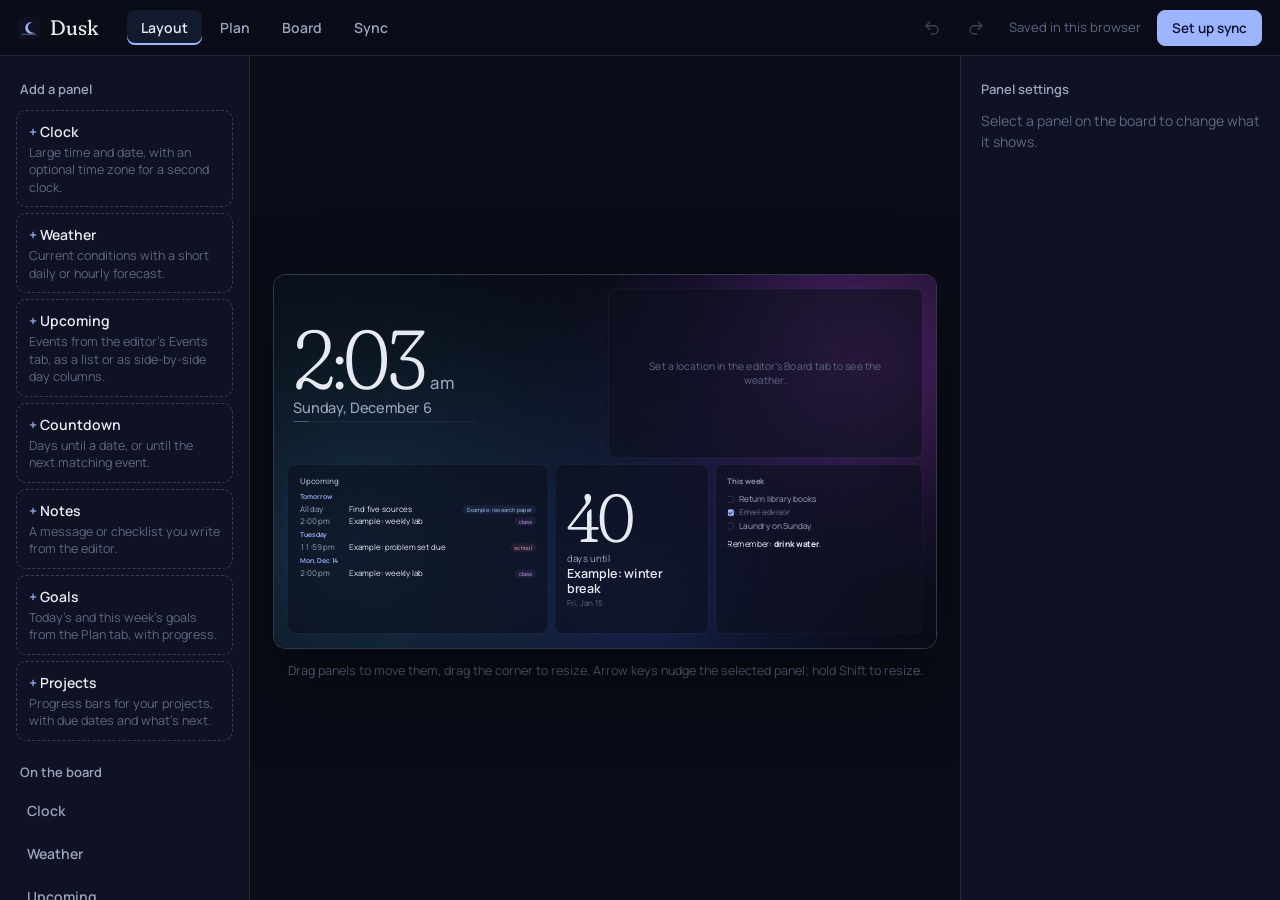
==== commit 39f3cac9: "Plan tab: scrolling timeline, box select, fix Board/Sync layout - Fix Board and Sync tabs: the plann" ====
--- a/editor.html
+++ b/editor.html
@@ -62,25 +62,25 @@
     <section class="tab-panel plan" data-panel="plan" hidden>
       <div class="plan-bar">
         <div class="week-nav">
-          <button class="icon-btn" id="weekPrev" title="Previous week (←)" aria-label="Previous week"><svg viewBox="0 0 24 24"><path d="m15 18-6-6 6-6"/></svg></button>
-          <button class="icon-btn" id="weekNext" title="Next week (→)" aria-label="Next week"><svg viewBox="0 0 24 24"><path d="m9 18 6-6-6-6"/></svg></button>
+          <button class="icon-btn" id="weekPrev" title="Back a week (Shift+←)" aria-label="Back a week"><svg viewBox="0 0 24 24"><path d="m15 18-6-6 6-6"/></svg></button>
+          <button class="icon-btn" id="weekNext" title="Forward a week (Shift+→)" aria-label="Forward a week"><svg viewBox="0 0 24 24"><path d="m9 18 6-6-6-6"/></svg></button>
           <div class="week-title">
             <h1 id="weekLabel"></h1>
             <span class="week-sub"><span id="weekRel"></span><span id="weekSummary"></span></span>
           </div>
-          <button class="btn ghost small" id="weekThis" title="Back to this week (T)">This week</button>
+          <button class="btn ghost small" id="weekThis" title="Jump to today (T)">Today</button>
         </div>
         <div class="view-toggle" role="group" aria-label="View">
           <button type="button" data-view="week" aria-pressed="true">Week</button>
           <button type="button" data-view="list" aria-pressed="false">List</button>
         </div>
         <div class="plan-keys" aria-hidden="true">
-          <span><kbd>N</kbd> add</span><span>Double-click a day</span><span>Right-click for options</span><span>Drag to move</span>
+          <span><kbd>N</kbd> add</span><span>Double-click a day</span><span>Drag empty space to select</span><span>Right-click for options</span>
         </div>
       </div>
       <div class="plan-body">
         <div class="plan-main plan-scroll" id="planMain">
-          <div class="plan-week" id="planWeek"></div>
+          <div class="timeline" id="planWeek"></div>
           <div class="plan-list" id="planList" hidden>
             <div class="list-toolbar">
               <input type="search" id="listSearch" placeholder="Search tasks, projects, categories" aria-label="Search">
@@ -97,6 +97,14 @@
           </div>
         </div>
         <aside class="plan-side plan-scroll" id="planSide" aria-label="Goals, projects and inbox"></aside>
+      </div>
+      <div class="sel-bar" id="selBar" data-act="sel-bar" hidden role="toolbar" aria-label="Selection">
+        <span class="sel-count" id="selCount"></span>
+        <button type="button" class="btn small" data-act="sel-done">Done</button>
+        <button type="button" class="btn small" data-act="sel-menu">Move, project…</button>
+        <button type="button" class="btn danger small" data-act="sel-delete">Delete</button>
+        <span class="sel-hint">Drag any of them to move them all</span>
+        <button type="button" class="icon-btn" data-act="sel-clear" title="Clear selection (Esc)" aria-label="Clear selection"><svg viewBox="0 0 24 24"><path d="M6 6l12 12M18 6 6 18"/></svg></button>
       </div>
       <button class="fab" id="planFab" title="Add a task, goal or project (N)" aria-label="Add">
         <svg viewBox="0 0 24 24"><path d="M12 5v14M5 12h14"/></svg>
--- a/css/plan.css
+++ b/css/plan.css
@@ -34,16 +34,36 @@
 .plan-side { user-select: none; -webkit-user-select: none; overflow-y: auto; background: var(--ui-side); border-left: 1px solid var(--ui-border); padding: 16px 16px 120px; }
 
 /* ---------- week board ---------- */
-.plan-week { display: grid; grid-template-columns: repeat(7, minmax(148px, 1fr)); min-height: 100%; }
+.timeline {
+  display: grid; grid-template-columns: repeat(var(--days, 7), var(--colw, 200px)); grid-template-rows: auto 1fr;
+  width: max-content; min-height: 100%;
+}
+/* week bands along the top; the label sticks to the left edge while its week is on screen */
+.wband {
+  grid-row: 1; position: sticky; top: 0; z-index: 3; height: 30px; display: flex; align-items: center;
+  background: var(--ui-bg); border-left: 1px solid var(--ui-border-strong); border-bottom: 1px solid var(--ui-border);
+  cursor: pointer;
+}
+.wband:first-child { border-left: 0; }
+.wband-label {
+  position: sticky; left: 0; display: flex; align-items: baseline; gap: 10px; padding: 0 12px;
+  font-size: 12px; color: var(--text-faint); white-space: nowrap;
+}
+.wband-label b { font-weight: 700; color: var(--text-dim); }
+.wband.this .wband-label b { color: var(--ui-accent); }
+.wband.focus { background: #0d1120; }
+.wband:hover .wband-label b { color: var(--text); }
+.wband-goals { padding: 0 7px; border-radius: 99px; border: 1px solid var(--ui-border-strong); font-weight: 600; }
+.wband-goals.all { color: var(--ok); border-color: rgba(127, 214, 164, .45); }
 .day {
-  user-select: none; -webkit-user-select: none;
-  display: flex; flex-direction: column; gap: 6px; padding: 0 8px 24px;
+  grid-row: 2; user-select: none; -webkit-user-select: none;
+  display: flex; flex-direction: column; gap: 6px; padding: 0 8px 90px;
   border-right: 1px solid var(--ui-border); min-width: 0; transition: background .12s;
 }
-.day:last-child { border-right: 0; }
+.day.wstart { border-left: 1px solid var(--ui-border-strong); }
 .day.today { background: linear-gradient(to bottom, rgba(157, 180, 255, .055), rgba(157, 180, 255, .02) 40%, transparent); }
 .day-head {
-  position: sticky; top: 0; z-index: 2; display: flex; align-items: baseline; gap: 6px;
+  position: sticky; top: 30px; z-index: 2; display: flex; align-items: baseline; gap: 6px;
   margin: 0 -8px; padding: 14px 10px 10px; background: var(--ui-bg); cursor: context-menu; user-select: none;
 }
 .day.today .day-head { background: #0d1120; }
@@ -66,10 +86,10 @@
 .day:hover .dg-add, .dg-add:focus-visible { opacity: 1; }
 .dg-add:hover { color: var(--ui-accent); background: rgba(157, 180, 255, .1); }
 
-.cards { list-style: none; margin: 0; padding: 0; display: flex; flex-direction: column; gap: 5px; }
+.tasks { list-style: none; margin: 0; padding: 0; display: flex; flex-direction: column; gap: 5px; }
 
 /* task card */
-.card {
+.task {
   --edge: 0;
   position: relative; display: grid; grid-template-columns: 18px minmax(0, 1fr); gap: 8px; align-items: start;
   padding: 7px 9px 7px 9px; border-radius: 8px; cursor: pointer; user-select: none;
@@ -77,20 +97,20 @@
   box-shadow: inset 3px 0 0 hsl(var(--h, 220) 50% 64% / var(--edge));
   transition: border-color .12s, opacity .15s;
 }
-.card[style] { --edge: .9; }
-.card:hover { border-color: var(--ui-border-strong); }
-.card:focus-visible { outline: 2px solid var(--ui-accent); outline-offset: 1px; }
-.card-main { display: flex; flex-direction: column; gap: 2px; min-width: 0; }
-.card-title { font-size: 13.5px; line-height: 1.35; overflow-wrap: anywhere; }
-.card-meta { display: flex; flex-wrap: wrap; gap: 2px 8px; font-size: 11.5px; color: var(--text-faint); }
-.card-meta .m-time { color: var(--text-dim); font-variant-numeric: tabular-nums; }
+.task[style] { --edge: .9; }
+.task:hover { border-color: var(--ui-border-strong); }
+.task:focus-visible { outline: 2px solid var(--ui-accent); outline-offset: 1px; }
+.task-main { display: flex; flex-direction: column; gap: 2px; min-width: 0; }
+.task-title { font-size: 13.5px; line-height: 1.35; overflow-wrap: anywhere; }
+.task-meta { display: flex; flex-wrap: wrap; gap: 2px 8px; font-size: 11.5px; color: var(--text-faint); }
+.task-meta .m-time { color: var(--text-dim); font-variant-numeric: tabular-nums; }
 .m-proj { color: hsl(var(--h, 220) 55% 74%); }
-.card .m-proj { color: hsl(var(--h, 220) 45% 70%); }
-.card.done { opacity: .5; }
-.card.done .card-title { text-decoration: line-through; text-decoration-color: var(--text-faint); }
-.card.overdue .m-time, .card.overdue .m-date { color: var(--ember); }
-.card.overdue .tick { border-color: var(--ember); }
-.cards.compact .card { padding: 6px 8px; background: rgba(20, 26, 46, .6); }
+.task .m-proj { color: hsl(var(--h, 220) 45% 70%); }
+.task.done { opacity: .5; }
+.task.done .task-title { text-decoration: line-through; text-decoration-color: var(--text-faint); }
+.task.overdue .m-time, .task.overdue .m-date { color: var(--ember); }
+.task.overdue .tick { border-color: var(--ember); }
+.tasks.compact .task { padding: 6px 8px; background: rgba(20, 26, 46, .6); }
 
 /* the round done button, shared by tasks and one-off goals */
 .tick {
@@ -150,6 +170,7 @@
 .side-block > header { display: flex; align-items: center; gap: 8px; margin: 0 4px 10px; min-height: 26px; }
 .side-block > header h2 { margin: 0; font-size: 13px; font-weight: 700; color: var(--text); }
 .side-block .count { font-size: 12px; color: var(--text-faint); font-weight: 600; }
+.week-pill { font-size: 11.5px; font-weight: 700; color: var(--ui-accent); background: rgba(157, 180, 255, .1); padding: 2px 8px; border-radius: 99px; }
 .icon-add {
   margin-left: auto; width: 26px; height: 26px; border-radius: 8px; border: 1px solid var(--ui-border-strong);
   background: var(--ui-raised); color: var(--text-dim); font: 500 17px/1 var(--font-ui); cursor: pointer;
@@ -166,9 +187,9 @@
 }
 .carry:hover { border-color: var(--ui-accent); color: var(--text); }
 .overdue-block > header h2 { color: var(--ember); }
-.overdue-block .cards { padding: 0 2px; }
+.overdue-block .tasks { padding: 0 2px; }
 .small-link { font-size: 12.5px; margin: 6px 6px 0; color: var(--text-faint); }
-.inbox .cards { padding: 0 2px; }
+.inbox .tasks { padding: 0 2px; }
 
 /* projects */
 .proj {
@@ -193,11 +214,11 @@
 .proj .bar i { display: block; height: 100%; border-radius: 5px; background: hsl(var(--h) 55% 64%); transition: width .3s; }
 .proj-meta { margin-top: 7px; font-size: 12px; color: var(--text-faint); line-height: 1.45; }
 .proj-meta .late { color: var(--ember); }
-.proj .cards { margin-top: 10px; }
+.proj .tasks { margin-top: 10px; }
 .proj .add-row { margin-top: 4px; padding-left: 4px; }
 .done-tasks { margin-top: 8px; }
 .done-tasks summary { cursor: pointer; font-size: 12px; color: var(--text-faint); padding: 2px 4px; }
-.done-tasks .cards { margin-top: 6px; }
+.done-tasks .tasks { margin-top: 6px; }
 
 /* ---------- drag and drop ---------- */
 body.is-dragging, body.is-dragging * { cursor: grabbing !important; user-select: none; }
@@ -217,6 +238,33 @@
 .drop-line::after { right: -4px; }
 .day.drop-over { background: rgba(157, 180, 255, .07); box-shadow: inset 0 0 0 1px rgba(157, 180, 255, .3); }
 .side-block.drop-over, .proj.drop-over { box-shadow: 0 0 0 2px var(--ui-accent); background: rgba(157, 180, 255, .05); }
+
+/* ---------- multi-select ---------- */
+.task.selected, .goal.selected {
+  border-color: var(--ui-accent); background: rgba(157, 180, 255, .14);
+  box-shadow: inset 3px 0 0 hsl(var(--h, 220) 50% 64% / var(--edge)), 0 0 0 1px var(--ui-accent);
+}
+.goal.selected { box-shadow: 0 0 0 1px var(--ui-accent); }
+.marquee {
+  position: fixed; z-index: 900; pointer-events: none; border-radius: 4px;
+  border: 1px solid var(--ui-accent); background: rgba(157, 180, 255, .1);
+}
+body.is-selecting, body.is-selecting * { cursor: crosshair !important; user-select: none; }
+.drag-ghost.multi { box-shadow: 5px 5px 0 -1px #1a2140, 5px 5px 0 0 var(--ui-border-strong), 0 18px 40px rgba(0, 0, 0, .55), 0 0 0 1px var(--ui-accent); }
+.ghost-count {
+  position: absolute; top: -10px; right: -10px; min-width: 22px; height: 22px; padding: 0 6px; border-radius: 99px;
+  background: var(--ui-accent); color: var(--ui-accent-ink); font: 700 12px/22px var(--font-ui); text-align: center;
+}
+.sel-bar {
+  position: absolute; z-index: 6; bottom: 28px; left: calc((100% - 340px) / 2); transform: translateX(-50%);
+  display: flex; align-items: center; gap: 8px; padding: 8px 8px 8px 16px; border-radius: 12px;
+  background: #161c31; border: 1px solid var(--ui-accent); box-shadow: 0 16px 48px rgba(0, 0, 0, .55);
+  animation: qa-rise .14s ease-out; white-space: nowrap;
+}
+.sel-count { font-weight: 700; margin-right: 6px; }
+.sel-hint { color: var(--text-faint); font-size: 12px; margin: 0 4px 0 6px; }
+.sel-bar .icon-btn svg { stroke-width: 2; }
+body.has-selbar .toast { bottom: 96px; }
 
 /* a newly added item glows briefly so you can see where it went */
 @keyframes plan-flash { 0% { box-shadow: 0 0 0 2px var(--ui-accent), 0 0 24px rgba(157, 180, 255, .45); } 100% { box-shadow: 0 0 0 0 transparent; } }
@@ -348,18 +396,19 @@
 .toast-action:hover { text-decoration: underline; }
 
 /* ---------- narrow screens ---------- */
-@media (max-width: 1250px) { .plan-keys { display: none; } }
+@media (max-width: 1250px) { .plan-keys { display: none; } .sel-hint { display: none; } }
 @media (max-width: 1100px) {
   .plan-body { grid-template-columns: minmax(0, 1fr) 290px; }
   .fab { right: calc(290px + 24px); }
+  .sel-bar { left: calc((100% - 290px) / 2); }
 }
 @media (max-width: 860px) {
   .plan-bar { flex-wrap: wrap; gap: 10px; padding: 10px 14px; }
   .plan-body { display: flex; flex-direction: column; }
   .plan-main { overflow-x: auto; max-height: none; }
-  .plan-week { grid-template-columns: repeat(7, 220px); }
   .plan-side { border-left: 0; border-top: 1px solid var(--ui-border); padding-bottom: 100px; }
   .fab { position: fixed; right: 18px; bottom: 18px; }
+  .sel-bar { position: fixed; left: 50%; bottom: 90px; }
   .pop-grid { grid-template-columns: 1fr; }
 }
 @media (prefers-reduced-motion: reduce) {
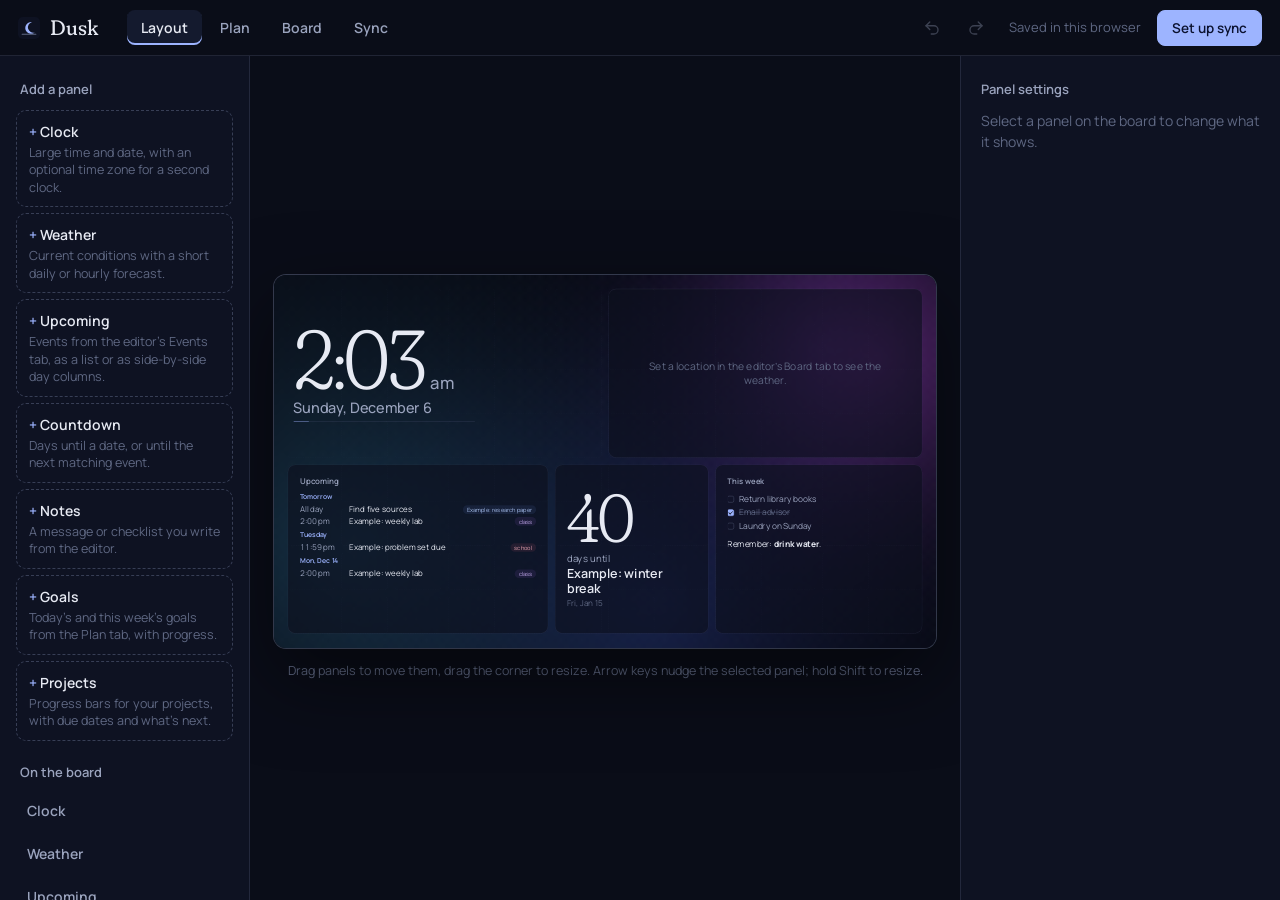
==== commit caa5bd54: "Plan: month view, today-first days, faster input, update notice - Days view opens on today and the n" ====
--- a/editor.html
+++ b/editor.html
@@ -68,11 +68,12 @@
             <h1 id="weekLabel"></h1>
             <span class="week-sub"><span id="weekRel"></span><span id="weekSummary"></span></span>
           </div>
-          <button class="btn ghost small" id="weekThis" title="Jump to today (T)">Today</button>
+          <button class="btn ghost small" id="weekThis" title="Back to today (T)">Today</button>
         </div>
         <div class="view-toggle" role="group" aria-label="View">
-          <button type="button" data-view="week" aria-pressed="true">Week</button>
-          <button type="button" data-view="list" aria-pressed="false">List</button>
+          <button type="button" data-view="days" aria-pressed="true" title="Today and the days after it (D)">Days</button>
+          <button type="button" data-view="month" aria-pressed="false" title="The whole month (M)">Month</button>
+          <button type="button" data-view="list" aria-pressed="false" title="Everything in a searchable list (L)">List</button>
         </div>
         <div class="plan-keys" aria-hidden="true">
           <span><kbd>N</kbd> add</span><span>Double-click a day</span><span>Drag empty space to select</span><span>Right-click for options</span>
@@ -81,6 +82,7 @@
       <div class="plan-body">
         <div class="plan-main plan-scroll" id="planMain">
           <div class="timeline" id="planWeek"></div>
+          <div class="month" id="planMonth" hidden></div>
           <div class="plan-list" id="planList" hidden>
             <div class="list-toolbar">
               <input type="search" id="listSearch" placeholder="Search tasks, projects, categories" aria-label="Search">
@@ -126,6 +128,11 @@
     </section>
   </main>
 
+  <div class="update-bar" id="updateBar" role="status" hidden>
+    <span>A new version of Dusk is ready.</span>
+    <button type="button" class="btn primary small" id="updateReload">Reload</button>
+    <button type="button" class="btn ghost small" id="updateLater">Later</button>
+  </div>
   <div class="toast" id="toast" role="status" hidden></div>
   <script type="module" src="js/editor/main.js"></script>
 </body>
--- a/css/editor.css
+++ b/css/editor.css
@@ -254,6 +254,14 @@
 }
 .toast.error { border-color: var(--danger); color: var(--danger); }
 
+/* ---------- new version notice ---------- */
+.update-bar {
+  position: fixed; top: 64px; left: 50%; transform: translateX(-50%); z-index: 2100;
+  display: flex; align-items: center; gap: 10px; padding: 8px 8px 8px 16px; border-radius: 12px;
+  background: #161c31; border: 1px solid var(--ui-accent); box-shadow: 0 16px 48px rgba(0, 0, 0, .55);
+  font-weight: 600; white-space: nowrap;
+}
+
 /* ---------- narrow screens ---------- */
 @media (max-width: 1100px) {
   .layout { grid-template-columns: 210px minmax(0, 1fr) 280px; }
--- a/css/plan.css
+++ b/css/plan.css
@@ -38,32 +38,72 @@
   display: grid; grid-template-columns: repeat(var(--days, 7), var(--colw, 200px)); grid-template-rows: auto 1fr;
   width: max-content; min-height: 100%;
 }
-/* week bands along the top; the label sticks to the left edge while its week is on screen */
-.wband {
-  grid-row: 1; position: sticky; top: 0; z-index: 3; height: 30px; display: flex; align-items: center;
-  background: var(--ui-bg); border-left: 1px solid var(--ui-border-strong); border-bottom: 1px solid var(--ui-border);
-  cursor: pointer;
-}
-.wband:first-child { border-left: 0; }
-.wband-label {
-  position: sticky; left: 0; display: flex; align-items: baseline; gap: 10px; padding: 0 12px;
-  font-size: 12px; color: var(--text-faint); white-space: nowrap;
-}
-.wband-label b { font-weight: 700; color: var(--text-dim); }
-.wband.this .wband-label b { color: var(--ui-accent); }
-.wband.focus { background: #0d1120; }
-.wband:hover .wband-label b { color: var(--text); }
-.wband-goals { padding: 0 7px; border-radius: 99px; border: 1px solid var(--ui-border-strong); font-weight: 600; }
-.wband-goals.all { color: var(--ok); border-color: rgba(127, 214, 164, .45); }
 .day {
   grid-row: 2; user-select: none; -webkit-user-select: none;
   display: flex; flex-direction: column; gap: 6px; padding: 0 8px 90px;
   border-right: 1px solid var(--ui-border); min-width: 0; transition: background .12s;
 }
-.day.wstart { border-left: 1px solid var(--ui-border-strong); }
+.day.mstart { border-left: 1px solid var(--ui-border-strong); }
+.day.mstart .dmon { color: var(--ui-accent); font-weight: 700; }
+
+/* the strip scrolls sideways; give it a visible, quiet scrollbar */
+.plan-main { scrollbar-color: rgba(160, 175, 220, .25) transparent; }
+.plan-main::-webkit-scrollbar { height: 10px; width: 10px; }
+.plan-main::-webkit-scrollbar-thumb { background: rgba(160, 175, 220, .22); border-radius: 10px; border: 2px solid var(--ui-bg); }
+.plan-main::-webkit-scrollbar-track { background: transparent; }
+
+/* ---------- month ---------- */
+.month { height: 100%; padding: 0 0 0 0; }
+.mgrid {
+  display: grid; grid-template-columns: repeat(7, minmax(0, 1fr));
+  grid-template-rows: 34px repeat(var(--weeks, 5), minmax(118px, 1fr));
+  min-height: 100%; height: 100%;
+}
+.mhead {
+  position: sticky; top: 0; z-index: 2; background: var(--ui-bg);
+  display: flex; align-items: center; padding: 0 10px; font-size: 12.5px; font-weight: 600; color: var(--text-faint);
+  border-bottom: 1px solid var(--ui-border);
+}
+.mday {
+  min-width: 0; min-height: 0; display: flex; flex-direction: column; gap: 3px; padding: 6px 6px 6px;
+  border-right: 1px solid var(--ui-border); border-bottom: 1px solid var(--ui-border);
+  user-select: none; -webkit-user-select: none; overflow: hidden; transition: background .12s;
+}
+.mday:nth-child(7n + 7) { border-right: 0; }
+.mday.out { background: rgba(0, 0, 0, .18); }
+.mday.out .mnum { color: var(--text-faint); opacity: .6; }
+.mday.today { background: rgba(157, 180, 255, .06); }
+.mday.drop-over { background: rgba(157, 180, 255, .1); box-shadow: inset 0 0 0 1px rgba(157, 180, 255, .35); }
+.mday-head { display: flex; align-items: center; gap: 6px; flex: none; }
+.mnum {
+  appearance: none; border: 0; background: none; cursor: pointer; padding: 2px 6px; border-radius: 6px;
+  font: 400 15px var(--font-display); color: var(--text-dim); font-variation-settings: "SOFT" 100, "opsz" 36;
+}
+.mnum:hover { background: rgba(157, 180, 255, .12); color: var(--text); }
+.mday.today .mnum { background: var(--ui-accent); color: var(--ui-accent-ink); font-weight: 600; }
+.mday.past:not(.today) .mnum { color: var(--text-faint); }
+.mday .tasks { flex: 1; min-height: 0; overflow: hidden; gap: 2px; }
+.task.mini {
+  grid-template-columns: 12px minmax(0, 1fr) auto; gap: 6px; align-items: center;
+  padding: 2px 6px 2px 6px; border-radius: 5px; font-size: 12.5px; background: var(--ui-raised);
+}
+.task.mini[hidden] { display: none; }
+.task.mini .tick { width: 12px; height: 12px; margin: 0; border-width: 1.3px; }
+.task.mini .tick.on::after, .task.mini.done .tick::after { left: 3px; top: .6px; width: 3px; height: 6px; border-width: 0 1.5px 1.5px 0; }
+.task.mini.done .tick { background: var(--ui-accent); border-color: var(--ui-accent); }
+.task.mini.done .tick::after { content: ""; position: absolute; border-style: solid; border-color: var(--ui-accent-ink); transform: rotate(45deg); }
+.task.mini .task-title { font-size: 12.5px; line-height: 1.5; white-space: nowrap; overflow: hidden; text-overflow: ellipsis; }
+.task.mini .m-time { font-size: 11px; color: var(--text-faint); font-variant-numeric: tabular-nums; }
+.task.mini.overdue .m-time { color: var(--ember); }
+.mmore {
+  appearance: none; border: 0; background: none; cursor: pointer; text-align: left; flex: none;
+  color: var(--text-faint); font: 600 12px var(--font-ui); padding: 1px 6px; border-radius: 5px;
+}
+.mmore:hover { color: var(--ui-accent); background: rgba(157, 180, 255, .08); }
+.mday .inline-add input { font-size: 12.5px; padding: 4px 6px; }
 .day.today { background: linear-gradient(to bottom, rgba(157, 180, 255, .055), rgba(157, 180, 255, .02) 40%, transparent); }
 .day-head {
-  position: sticky; top: 30px; z-index: 2; display: flex; align-items: baseline; gap: 6px;
+  position: sticky; top: 0; z-index: 2; display: flex; align-items: baseline; gap: 6px;
   margin: 0 -8px; padding: 14px 10px 10px; background: var(--ui-bg); cursor: context-menu; user-select: none;
 }
 .day.today .day-head { background: #0d1120; }
@@ -81,7 +121,7 @@
 .dgoals.all { color: var(--ok); border-color: rgba(127, 214, 164, .45); }
 .dg-add {
   appearance: none; border: 0; background: none; color: var(--text-faint); font: 600 11.5px var(--font-ui);
-  cursor: pointer; padding: 2px 4px; border-radius: 5px; opacity: 0;
+  cursor: pointer; padding: 2px 4px; border-radius: 5px; opacity: 0; white-space: nowrap;
 }
 .day:hover .dg-add, .dg-add:focus-visible { opacity: 1; }
 .dg-add:hover { color: var(--ui-accent); background: rgba(157, 180, 255, .1); }
@@ -239,6 +279,58 @@
 .day.drop-over { background: rgba(157, 180, 255, .07); box-shadow: inset 0 0 0 1px rgba(157, 180, 255, .3); }
 .side-block.drop-over, .proj.drop-over { box-shadow: 0 0 0 2px var(--ui-accent); background: rgba(157, 180, 255, .05); }
 
+/* ---------- priority, steps, time ranges ---------- */
+.prio { font-weight: 800; margin-right: .35em; letter-spacing: -.04em; }
+.task.p1 .prio { color: #f2c48d; }
+.task.p2 .prio { color: var(--ember); }
+.task.p3 .prio { color: #f08a8f; }
+.task.p3:not(.done) { background: linear-gradient(90deg, rgba(240, 138, 143, .08), transparent 60%), var(--ui-raised); }
+.task.mini.p1, .task.mini.p2, .task.mini.p3 { box-shadow: inset 3px 0 0 hsl(var(--h, 220) 50% 64% / var(--edge)), inset -2px 0 0 var(--ember); }
+.m-steps { color: var(--text-dim); }
+.m-steps.all { color: var(--ok); }
+
+.pf-time { display: flex; align-items: center; gap: 8px; }
+.pf-time input { flex: 1; min-width: 0; }
+.pf-time i { font-style: normal; color: var(--text-faint); font-size: 12.5px; }
+.pf-time input:disabled { opacity: .4; }
+.wd-row { display: flex; gap: 4px; }
+.wd, .seg button {
+  appearance: none; flex: 1; height: 30px; border-radius: 7px; cursor: pointer;
+  border: 1px solid var(--ui-border-strong); background: var(--ui-input); color: var(--text-dim);
+  font: 700 12.5px var(--font-ui);
+}
+.wd:hover, .seg button:hover { border-color: var(--ui-accent); color: var(--text); }
+.wd[aria-pressed="true"], .seg button[aria-pressed="true"] { background: var(--ui-accent); border-color: var(--ui-accent); color: var(--ui-accent-ink); }
+.seg { display: flex; gap: 0; }
+.seg button { border-radius: 0; margin-left: -1px; }
+.seg button:first-child { border-radius: 7px 0 0 7px; margin-left: 0; font-weight: 500; }
+.seg button:last-child { border-radius: 0 7px 7px 0; }
+.seg button[data-v="3"]:not([aria-pressed="true"]) { color: #f08a8f; }
+.seg button[data-v="2"]:not([aria-pressed="true"]) { color: var(--ember); }
+.pf-days.hidden { display: none; }
+
+.substeps { list-style: none; margin: 2px 0 4px; padding: 0; display: flex; flex-direction: column; gap: 2px; }
+.substeps li { display: grid; grid-template-columns: 14px minmax(0, 1fr) 20px; gap: 7px; align-items: center; }
+.substeps .tick.small { width: 14px; height: 14px; margin: 0; }
+.substeps .tick.small.on::after { left: 3.6px; top: 1px; width: 3px; height: 6.5px; }
+.substeps input {
+  border: 0; background: transparent; padding: 4px 4px; border-radius: 5px; font-size: 13.5px; box-shadow: none;
+}
+.substeps input:focus { background: var(--ui-input); box-shadow: 0 0 0 1px var(--ui-accent); }
+.substeps li.done input { color: var(--text-faint); text-decoration: line-through; }
+.step-x { appearance: none; border: 0; background: none; color: var(--text-faint); cursor: pointer; font-size: 16px; line-height: 1; border-radius: 5px; opacity: 0; }
+.substeps li:hover .step-x, .step-x:focus-visible { opacity: 1; }
+.step-x:hover { color: var(--danger); }
+.pop .step-add { font-size: 13px; padding: 6px 8px; }
+.pf > span output { color: var(--text-dim); font-weight: 700; }
+
+/* copying with Alt-drag */
+body.drag-copy, body.drag-copy * { cursor: copy !important; }
+body.drag-copy .drag-ghost::after {
+  content: "+"; position: absolute; left: -10px; top: -10px; width: 22px; height: 22px; border-radius: 50%;
+  background: var(--ok); color: #0b2216; font: 800 16px/22px var(--font-ui); text-align: center;
+}
+
 /* ---------- multi-select ---------- */
 .task.selected, .goal.selected {
   border-color: var(--ui-accent); background: rgba(157, 180, 255, .14);
@@ -326,6 +418,7 @@
   position: fixed; z-index: 1500; padding: 14px 16px 14px; border-radius: 12px;
   background: #141a2e; border: 1px solid var(--ui-border-strong); box-shadow: 0 20px 60px rgba(0, 0, 0, .6);
   display: flex; flex-direction: column; gap: 12px; animation: ctx-in .1s ease-out;
+  max-height: calc(100vh - 24px); overflow-y: auto;
 }
 .pop-title-row { display: flex; gap: 10px; align-items: flex-start; }
 .pop-title-row .tick { width: 20px; height: 20px; margin-top: 5px; }
@@ -373,9 +466,16 @@
 .qa-kind:hover { color: var(--text); background: var(--ui-raised); }
 .qa-kind[aria-pressed="true"] { color: var(--ui-accent-ink); background: var(--ui-accent); }
 .qa .qa-input {
-  font: 500 20px var(--font-ui); padding: 12px 14px; border-radius: 10px;
-  background: var(--ui-input); border: 1px solid var(--ui-border-strong);
-}
+  font: 500 20px/1.4 var(--font-ui); padding: 12px 14px; border-radius: 10px; resize: none; overflow: auto;
+  background: var(--ui-input); border: 1px solid var(--ui-border-strong); max-height: 220px;
+}
+.qa-multi { display: flex; flex-direction: column; gap: 6px; width: 100%; }
+.qa-multi ul { list-style: none; margin: 0; padding: 0; display: flex; flex-direction: column; gap: 5px; max-height: 260px; overflow: auto; }
+.qa-multi li { display: flex; flex-wrap: wrap; align-items: center; gap: 6px; font-size: 13.5px; }
+.qa-multi li b { font-weight: 600; margin-right: 4px; }
+.qa-multi .qa-chip { font-size: 12px; padding: 2px 8px; }
+.qa-count { font-size: 12.5px; color: var(--text-faint); font-weight: 600; }
+.qa-chip.prio i { color: var(--ember); font-weight: 800; }
 .qa .qa-input:focus { border-color: var(--ui-accent); box-shadow: 0 0 0 3px rgba(157, 180, 255, .18); }
 .qa-preview { display: flex; flex-wrap: wrap; gap: 6px; min-height: 28px; }
 .qa-chip {
@@ -409,6 +509,8 @@
   .plan-side { border-left: 0; border-top: 1px solid var(--ui-border); padding-bottom: 100px; }
   .fab { position: fixed; right: 18px; bottom: 18px; }
   .sel-bar { position: fixed; left: 50%; bottom: 90px; }
+  .mgrid { grid-template-rows: 30px repeat(var(--weeks, 5), minmax(96px, 1fr)); }
+  .task.mini .m-time { display: none; }
   .pop-grid { grid-template-columns: 1fr; }
 }
 @media (prefers-reduced-motion: reduce) {
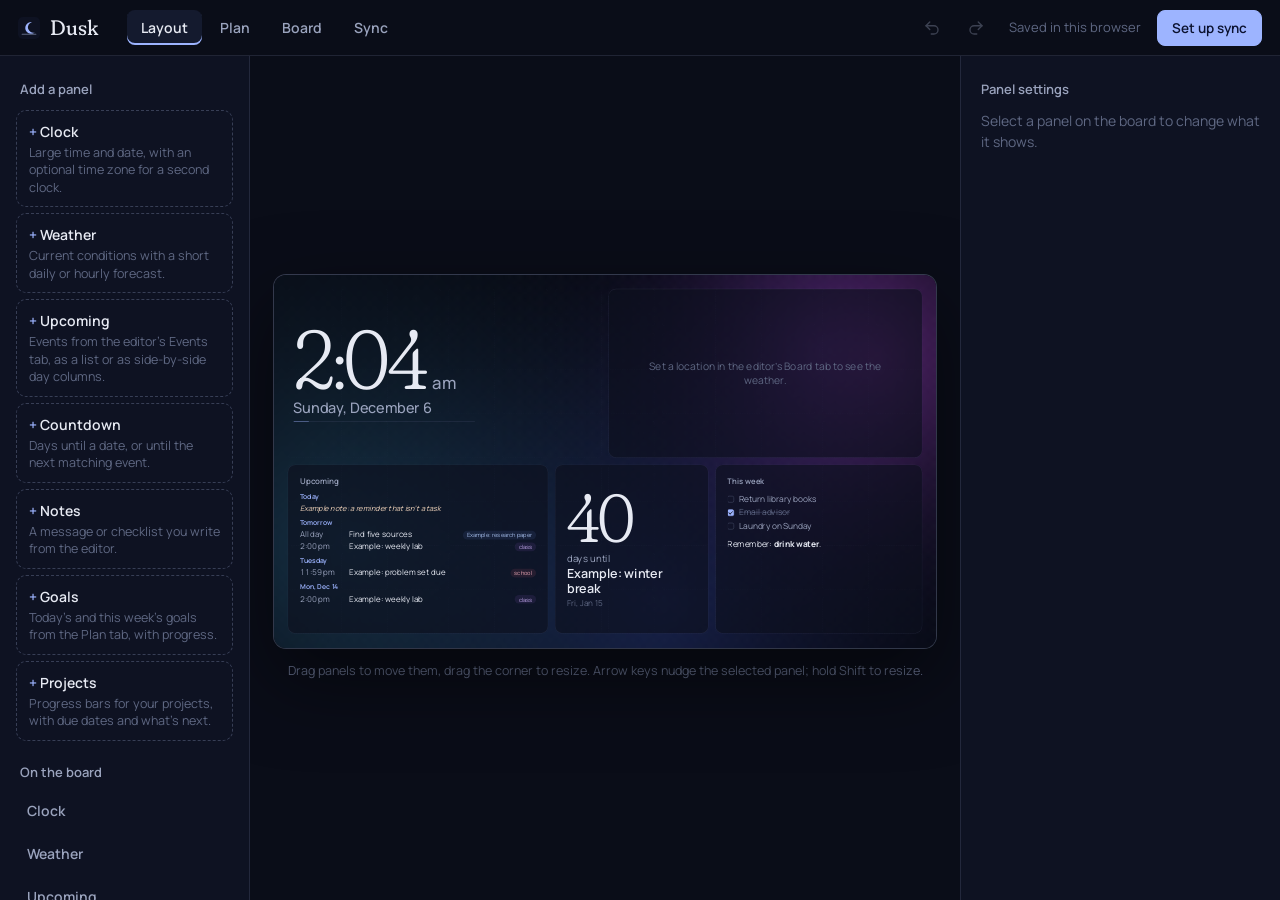
==== commit 5fa6fb1c: "Plan: category colors, multi-day and repeating notes, custom keys, right-drag Categories - Keep the " ====
--- a/editor.html
+++ b/editor.html
@@ -76,8 +76,11 @@
           <button type="button" data-view="list" aria-pressed="false" title="Everything in a searchable list (L)">List</button>
         </div>
         <div class="plan-keys" aria-hidden="true">
-          <span><kbd>N</kbd> add</span><span>Double-click a day</span><span>Drag empty space to select</span><span>Right-click for options</span>
+          <span><kbd>N</kbd> add</span><span>Double-click a day</span><span>Drag empty space to select</span><span>Right-drag to scroll</span>
         </div>
+        <button type="button" class="btn ghost small keys-btn" id="planKeys" title="Keyboard shortcuts (?)">
+          <svg viewBox="0 0 24 24" aria-hidden="true"><rect x="2.5" y="6" width="19" height="12" rx="2"/><path d="M6 10h1M10 10h1M14 10h1M18 10h0M7 14h10"/></svg>Shortcuts
+        </button>
       </div>
       <div class="plan-body">
         <div class="plan-main plan-scroll" id="planMain">
--- a/css/plan.css
+++ b/css/plan.css
@@ -199,6 +199,10 @@
 }
 .day:hover .add-row, .side-block:hover .add-row, .proj .add-row, .add-row:focus-visible { opacity: 1; }
 .add-row:hover { color: var(--ui-accent); background: rgba(157, 180, 255, .07); }
+.add-bar { display: flex; align-items: center; }
+.add-bar .add-row:first-child { flex: 1; }
+.add-row.add-alt { font-weight: 600; padding: 7px 7px; opacity: 0; }
+.day:hover .add-row.add-alt, .add-row.add-alt:focus-visible { opacity: .9; }
 .inline-add input, .plan input, .plan textarea { user-select: text; -webkit-user-select: text; }
 .inline-add input {
   width: 100%; font-size: 13.5px; padding: 7px 9px; border-radius: 8px;
@@ -278,6 +282,74 @@
 .drop-line::after { right: -4px; }
 .day.drop-over { background: rgba(157, 180, 255, .07); box-shadow: inset 0 0 0 1px rgba(157, 180, 255, .3); }
 .side-block.drop-over, .proj.drop-over { box-shadow: 0 0 0 2px var(--ui-accent); background: rgba(157, 180, 255, .05); }
+
+/* ---------- day notes: plain text on a day, not a task ---------- */
+.day-notes { list-style: none; margin: 0; padding: 0; display: flex; flex-direction: column; gap: 1px; flex: none; }
+.dnote {
+  position: relative; padding: 3px 14px 3px 4px; border-radius: 5px; cursor: pointer; user-select: none;
+  font-size: 13px; font-style: italic; line-height: 1.35; color: #f3d6bd; overflow-wrap: anywhere;
+}
+.dnote:hover { background: rgba(255, 179, 138, .07); }
+.dnote:focus-visible { outline: 2px solid var(--ui-accent); outline-offset: 1px; }
+.dnote .n-rep { font-style: normal; font-size: 11px; color: var(--text-faint); }
+.dnote.editing { padding: 0; }
+.dnote.editing input { font-style: italic; font-size: 13px; padding: 4px 6px; border-color: var(--ember); box-shadow: 0 0 0 3px rgba(255, 179, 138, .15); }
+.past:not(.today) .dnote { opacity: .6; }
+/* the stretch handle: drag it across days to make a multi-day note */
+.note-grip {
+  position: absolute; right: 0; top: 2px; bottom: 2px; width: 10px; cursor: ew-resize; border-radius: 0 5px 5px 0; opacity: 0;
+  background: linear-gradient(90deg, transparent, rgba(255, 179, 138, .35));
+}
+.dnote:hover .note-grip { opacity: 1; }
+.mday .day-notes { gap: 0; }
+.mday .dnote { font-size: 12px; padding: 0 12px 0 4px; white-space: nowrap; overflow: hidden; text-overflow: ellipsis; }
+.mday .dnote.editing input { font-size: 12px; padding: 3px 6px; }
+
+/* multi-day notes: one bar across the days */
+.timeline { position: relative; }
+.mgrid { position: relative; }
+.span-layer { position: absolute; inset: 0; pointer-events: none; z-index: 1; }
+.span-bar {
+  position: absolute; height: 22px; display: flex; align-items: center; gap: 8px; padding: 0 12px;
+  border-radius: 7px; pointer-events: auto; cursor: pointer; user-select: none; white-space: nowrap; overflow: hidden;
+  background: linear-gradient(90deg, rgba(255, 179, 138, .2), rgba(255, 179, 138, .12)); color: #f8dcc4;
+  font-size: 13px; font-style: italic;
+}
+.timeline .span-bar { height: 22px; }
+.mgrid .span-bar { height: 18px; font-size: 12px; padding: 0 8px; border-radius: 5px; }
+.span-bar:hover { background: linear-gradient(90deg, rgba(255, 179, 138, .28), rgba(255, 179, 138, .18)); }
+.span-bar:focus-visible { outline: 2px solid var(--ui-accent); outline-offset: 1px; }
+.span-bar.cont-l { border-top-left-radius: 0; border-bottom-left-radius: 0; }
+.span-bar.cont-r { border-top-right-radius: 0; border-bottom-right-radius: 0; }
+.span-text { overflow: hidden; text-overflow: ellipsis; }
+.span-dates { font-style: normal; font-size: 11.5px; color: rgba(248, 220, 196, .6); flex: none; }
+.mgrid .span-dates { display: none; }
+.span-h { position: absolute; top: 0; bottom: 0; width: 9px; cursor: ew-resize; }
+.span-h.l { left: 0; }
+.span-h.r { right: 0; }
+.span-bar:hover .span-h { background: rgba(255, 179, 138, .35); }
+.span-bar.drag-ghost { position: fixed; pointer-events: none; }
+.span-space { flex: none; }
+body.is-dragging .span-bar:not(.drag-ghost), body.is-stretching .span-bar { pointer-events: none; }
+body.is-stretching, body.is-stretching * { cursor: ew-resize !important; user-select: none; }
+
+/* categories in the sidebar */
+.cat-list { list-style: none; margin: 0; padding: 0; display: flex; flex-wrap: wrap; gap: 6px; }
+.cat-chip {
+  appearance: none; display: inline-flex; align-items: center; gap: 7px; cursor: pointer;
+  padding: 5px 9px 5px 8px; border-radius: 99px; border: 1px solid var(--ui-border); background: var(--ui-raised);
+  color: var(--text); font: 600 12.5px var(--font-ui);
+}
+.cat-chip i { width: 10px; height: 10px; border-radius: 50%; background: hsl(var(--h) 55% 64%); }
+.cat-chip b { font-weight: 600; color: var(--text-faint); font-size: 11.5px; }
+.cat-chip:hover { border-color: hsl(var(--h) 55% 64%); }
+.cat-chip.drop-over { box-shadow: 0 0 0 2px hsl(var(--h) 55% 64%); }
+.pop .cat-name { font: 600 17px var(--font-ui); border: 0; background: transparent; padding: 2px 0; box-shadow: none; }
+.pop .cat-name:focus { background: rgba(157, 180, 255, .06); border-radius: 6px; box-shadow: none; }
+.cat-hues .hue.auto { background: var(--ui-input); color: var(--text-dim); font: 700 10px var(--font-ui); display: grid; place-items: center; }
+.cat-swatch { flex: none; width: 22px; height: 22px; border-radius: 50%; background: hsl(var(--h) 55% 64%); }
+.pop .range-row input { accent-color: var(--ui-accent); }
+.pop-note.small { font-size: 12px; margin-top: -4px; }
 
 /* ---------- priority, steps, time ranges ---------- */
 .prio { font-weight: 800; margin-right: .35em; letter-spacing: -.04em; }
@@ -495,8 +567,43 @@
 }
 .toast-action:hover { text-decoration: underline; }
 
+/* ---------- right-drag panning ---------- */
+body.is-panning, body.is-panning * { cursor: grabbing !important; user-select: none; }
+
+/* ---------- shortcuts window ---------- */
+.keys-btn { gap: 7px; flex: none; }
+.keys-btn svg { width: 17px; height: 17px; fill: none; stroke: currentColor; stroke-width: 1.6; stroke-linecap: round; }
+.keys-backdrop {
+  position: fixed; inset: 0; z-index: 1900; background: rgba(4, 6, 14, .62);
+  display: flex; justify-content: center; align-items: flex-start; padding: 8vh 16px 16px; animation: qa-fade .12s ease-out;
+}
+.keys {
+  width: min(680px, 100%); max-height: 84vh; display: flex; flex-direction: column;
+  background: #121729; border: 1px solid var(--ui-border-strong); border-radius: 16px; box-shadow: 0 30px 90px rgba(0, 0, 0, .7);
+}
+.keys > header { display: flex; align-items: center; gap: 8px; padding: 16px 16px 4px 22px; }
+.keys > header h2 { margin: 0; font-size: 17px; }
+.keys-lead { margin: 0; padding: 0 22px 10px; color: var(--text-faint); font-size: 13px; }
+.keys-body { overflow-y: auto; padding: 0 22px 20px; }
+.keys-body section { margin-top: 14px; }
+.keys-body h3 { margin: 0 0 6px; font-size: 12.5px; color: var(--text-dim); }
+.key-row { display: flex; align-items: center; gap: 12px; padding: 5px 8px; border-radius: 8px; min-height: 36px; }
+.key-row:hover { background: rgba(157, 180, 255, .05); }
+.key-row.capturing { background: rgba(157, 180, 255, .1); box-shadow: inset 0 0 0 1px var(--ui-accent); }
+.key-label { flex: 1; font-size: 13.5px; }
+.key-chips { display: flex; flex-wrap: wrap; justify-content: flex-end; gap: 6px; align-items: center; }
+.key-chip { display: inline-flex; align-items: center; }
+.key-chip kbd { font-size: 12px; padding: 2px 7px; }
+.key-chip button { appearance: none; border: 0; background: none; color: var(--text-faint); cursor: pointer; font-size: 15px; padding: 0 3px; opacity: 0; }
+.key-row:hover .key-chip button, .key-chip button:focus-visible { opacity: 1; }
+.key-chip button:hover { color: var(--danger); }
+.key-add { appearance: none; border: 1px dashed var(--ui-border-strong); background: none; color: var(--text-faint); cursor: pointer; font: 600 12px var(--font-ui); padding: 3px 8px; border-radius: 6px; }
+.key-add:hover { color: var(--ui-accent); border-color: var(--ui-accent); }
+.key-wait { color: var(--ui-accent); font-size: 12.5px; font-weight: 600; }
+.keys-body .fixed kbd { font-size: 11.5px; }
+
 /* ---------- narrow screens ---------- */
-@media (max-width: 1250px) { .plan-keys { display: none; } .sel-hint { display: none; } }
+@media (max-width: 1400px) { .plan-keys { display: none; } .sel-hint { display: none; } }
 @media (max-width: 1100px) {
   .plan-body { grid-template-columns: minmax(0, 1fr) 290px; }
   .fab { right: calc(290px + 24px); }
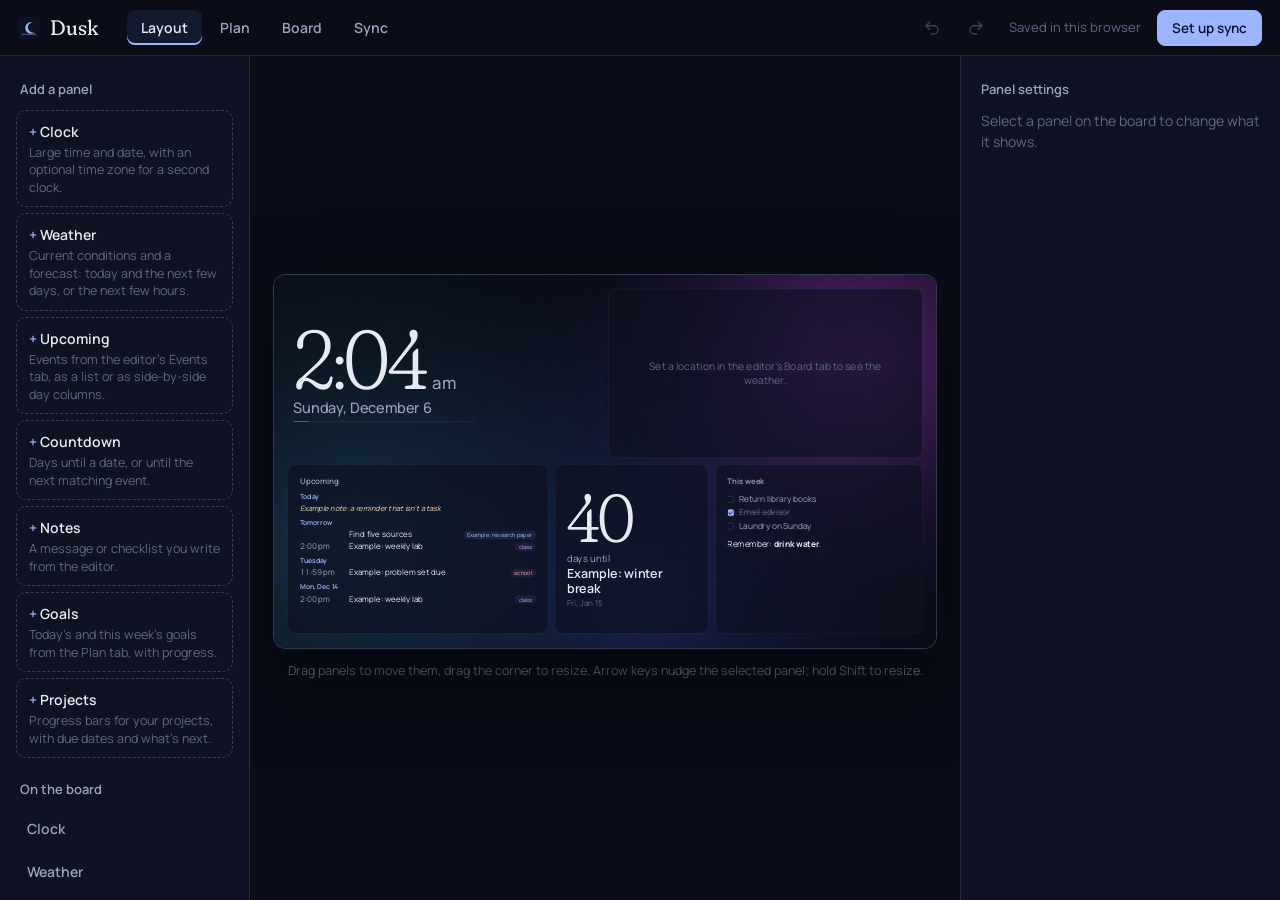
==== commit b8086704: "Panel options, day-by-day weather, bulk and quick-add due dates Panels - Shared Appearance options: " ====
--- a/editor.html
+++ b/editor.html
@@ -106,6 +106,7 @@
       <div class="sel-bar" id="selBar" data-act="sel-bar" hidden role="toolbar" aria-label="Selection">
         <span class="sel-count" id="selCount"></span>
         <button type="button" class="btn small" data-act="sel-done">Done</button>
+        <button type="button" class="btn small" data-act="sel-due" title="Set a due date for the selected tasks">⚑ Due date</button>
         <button type="button" class="btn small" data-act="sel-menu">Move, project…</button>
         <button type="button" class="btn danger small" data-act="sel-delete">Delete</button>
         <span class="sel-hint">Drag any of them to move them all</span>
--- a/css/board.css
+++ b/css/board.css
@@ -47,6 +47,12 @@
   overflow: hidden;
 }
 
+.panel-inner {
+  width: 100%;
+  height: 100%;
+  transform-origin: 0 0;
+}
+
 .panel-title {
   margin: 0;
   font-size: min(5.4cqh, 4.2cqw);
@@ -55,6 +61,8 @@
   letter-spacing: .01em;
   flex: none;
 }
+.panel[data-align="center"] .panel-title { text-align: center; }
+.panel[data-align="right"] .panel-title { text-align: right; }
 
 .panel-msg {
   height: 100%;
--- a/css/editor.css
+++ b/css/editor.css
@@ -116,6 +116,20 @@
 .toggle input:checked + .switch::after { transform: translateX(14px); background: var(--ui-accent-ink); }
 .toggle input:focus-visible + .switch { outline: 2px solid var(--ui-accent); outline-offset: 2px; }
 .toggle.inline { margin-top: 18px; }
+
+/* "Show" chips and segmented buttons in the panel inspector */
+.checks-label { font-weight: 600; font-size: 13px; color: var(--text-dim); }
+.checks { display: flex; flex-wrap: wrap; gap: 6px; }
+.check-chip { font: 500 13px var(--font-ui); color: var(--text-faint); background: transparent; border: 1px dashed var(--ui-border-strong);
+  border-radius: 99px; padding: 5px 11px 5px 9px; cursor: pointer; display: inline-flex; align-items: center; gap: 6px; text-decoration: line-through; text-decoration-color: rgba(160,175,220,.35); }
+.check-chip::before { content: ""; width: 12px; height: 12px; border-radius: 3px; border: 1.5px solid currentColor; box-sizing: border-box; }
+.check-chip.on { color: var(--text); background: var(--ui-raised); border-style: solid; text-decoration: none; }
+.check-chip.on::before { background: var(--ui-accent) url("data:image/svg+xml,%3Csvg xmlns='http://www.w3.org/2000/svg' viewBox='0 0 12 12'%3E%3Cpath d='M2.5 6.2 5 8.5l4.5-5' fill='none' stroke='%230b1230' stroke-width='1.8' stroke-linecap='round' stroke-linejoin='round'/%3E%3C/svg%3E") center/100% no-repeat; border-color: var(--ui-accent); }
+.check-chip:hover { border-color: var(--ui-accent); }
+.seg { display: inline-flex; background: var(--ui-input); border: 1px solid var(--ui-border-strong); border-radius: 9px; padding: 2px; gap: 2px; align-self: flex-start; }
+.seg button { font: 500 13px var(--font-ui); color: var(--text-dim); background: none; border: 0; border-radius: 7px; padding: 5px 11px; cursor: pointer; }
+.seg button:hover { color: var(--text); }
+.seg button.on { background: var(--ui-raised); color: var(--text); box-shadow: inset 0 0 0 1px var(--ui-border-strong); }
 
 .range-row { display: flex; align-items: center; gap: 12px; }
 .range-row input { flex: 1; accent-color: var(--ui-accent); }
--- a/css/plan.css
+++ b/css/plan.css
@@ -508,6 +508,13 @@
 .pf.hidden { display: none; }
 .pf-wide { grid-column: 1 / -1; }
 .pf-clear { font-size: 12px; font-weight: 600; }
+.pop-head { font: 700 14px var(--font-ui); color: var(--text); }
+.due-quick { display: grid; grid-template-columns: 1fr 1fr; gap: 6px; }
+.due-q { display: flex; flex-direction: column; align-items: flex-start; gap: 1px; padding: 7px 10px; border-radius: 8px; cursor: pointer;
+  background: var(--ui-raised); border: 1px solid var(--ui-border); color: var(--text); font: 600 13px var(--font-ui); text-align: left; }
+.due-q span { font-weight: 500; font-size: 11.5px; color: var(--text-faint); }
+.due-q:hover, .due-q:focus-visible { border-color: var(--ember); }
+.due-q.on { border-color: var(--ember); background: rgba(255, 179, 138, .1); }
 .pop-actions { display: flex; gap: 8px; align-items: center; padding-top: 4px; border-top: 1px solid var(--ui-border); padding-top: 12px; }
 .stepper { display: flex; align-items: center; border: 1px solid var(--ui-border-strong); border-radius: 8px; overflow: hidden; height: 33px; }
 .stepper button { appearance: none; border: 0; background: var(--ui-raised); color: var(--text); width: 34px; height: 100%; font-size: 16px; cursor: pointer; }
@@ -549,6 +556,17 @@
 .qa-count { font-size: 12.5px; color: var(--text-faint); font-weight: 600; }
 .qa-chip.prio i { color: var(--ember); font-weight: 800; }
 .qa .qa-input:focus { border-color: var(--ui-accent); box-shadow: 0 0 0 3px rgba(157, 180, 255, .18); }
+.qa-tools { display: flex; flex-wrap: wrap; align-items: center; gap: 6px; margin-top: -4px; }
+.qa-tools[hidden] { display: none; }
+.qa-due-btn { font: 600 12.5px var(--font-ui); color: var(--text-dim); background: transparent; border: 1px dashed var(--ui-border-strong);
+  border-radius: 99px; padding: 4px 11px; cursor: pointer; }
+.qa-due-btn:hover, .qa-due-btn[aria-expanded="true"] { color: var(--text); border-color: var(--ember); }
+.qa-due-btn.set { color: var(--ember); border-style: solid; border-color: rgba(255, 179, 138, .45); background: rgba(255, 179, 138, .08); }
+.qa-due-x { font: 600 15px/1 var(--font-ui); color: var(--text-faint); background: none; border: 0; cursor: pointer; padding: 2px 4px; margin-left: -4px; }
+.qa-due-x:hover { color: var(--text); }
+.qa-tools-hint { font-size: 12px; color: var(--text-faint); }
+.qa-due { flex-basis: 100%; display: grid; grid-template-columns: repeat(auto-fill, minmax(112px, 1fr)); gap: 6px; padding: 4px 0 2px; }
+.qa-due .qa-due-date { padding: 6px 8px; font-size: 13px; }
 .qa-preview { display: flex; flex-wrap: wrap; gap: 6px; min-height: 28px; }
 .qa-chip {
   display: inline-flex; align-items: center; gap: 6px; font-size: 13px; font-weight: 600;
@@ -566,6 +584,35 @@
   font: 700 13.5px var(--font-ui); cursor: pointer; padding: 0;
 }
 .toast-action:hover { text-decoration: underline; }
+
+/* ---------- due dates ---------- */
+.m-due { color: var(--text-dim); font-weight: 600; }
+.m-due.soon { color: var(--ember); }
+.m-due.late { color: #f08a8f; }
+.m-flag { font-weight: 400; color: var(--ember); margin-right: 3px; }
+.m-flag.late { color: #f08a8f; }
+/* the due day, lit up while you hover a task that's due then */
+.day.due-hl, .mday.due-hl { background: rgba(255, 179, 138, .09) !important; box-shadow: inset 0 0 0 2px rgba(255, 179, 138, .55); position: relative; }
+.day.due-hl .day-head { background: #1a1620; }
+.day.due-hl::after, .mday.due-hl::after {
+  content: "⚑ " attr(data-due-label); position: absolute; left: 6px; right: 6px; bottom: 8px; z-index: 3;
+  padding: 4px 8px; border-radius: 6px; background: rgba(255, 179, 138, .16); color: #ffd2b8;
+  font: 600 12px var(--font-ui); white-space: nowrap; overflow: hidden; text-overflow: ellipsis; pointer-events: none;
+}
+.due-tip {
+  position: fixed; z-index: 2050; pointer-events: none; padding: 5px 10px; border-radius: 8px; white-space: nowrap;
+  background: #1b2036; border: 1px solid var(--ui-border-strong); color: var(--text); font: 600 12.5px var(--font-ui);
+  box-shadow: 0 8px 24px rgba(0, 0, 0, .45);
+}
+.due-tip.soon { border-color: rgba(255, 179, 138, .6); color: #ffd2b8; }
+.due-tip.late { border-color: rgba(240, 138, 143, .6); color: #f8b4b7; }
+
+/* notes in a category take its color */
+.dnote.has-cat { color: hsl(var(--h) 60% 80%); }
+.dnote.has-cat:hover { background: hsl(var(--h) 50% 50% / .1); }
+.span-bar.has-cat { background: linear-gradient(90deg, hsl(var(--h) 50% 55% / .26), hsl(var(--h) 50% 55% / .14)); color: hsl(var(--h) 60% 86%); }
+.span-bar.has-cat:hover { background: linear-gradient(90deg, hsl(var(--h) 50% 55% / .34), hsl(var(--h) 50% 55% / .2)); }
+.span-bar.has-cat .span-dates { color: hsl(var(--h) 40% 80% / .65); }
 
 /* ---------- right-drag panning ---------- */
 body.is-panning, body.is-panning * { cursor: grabbing !important; user-select: none; }
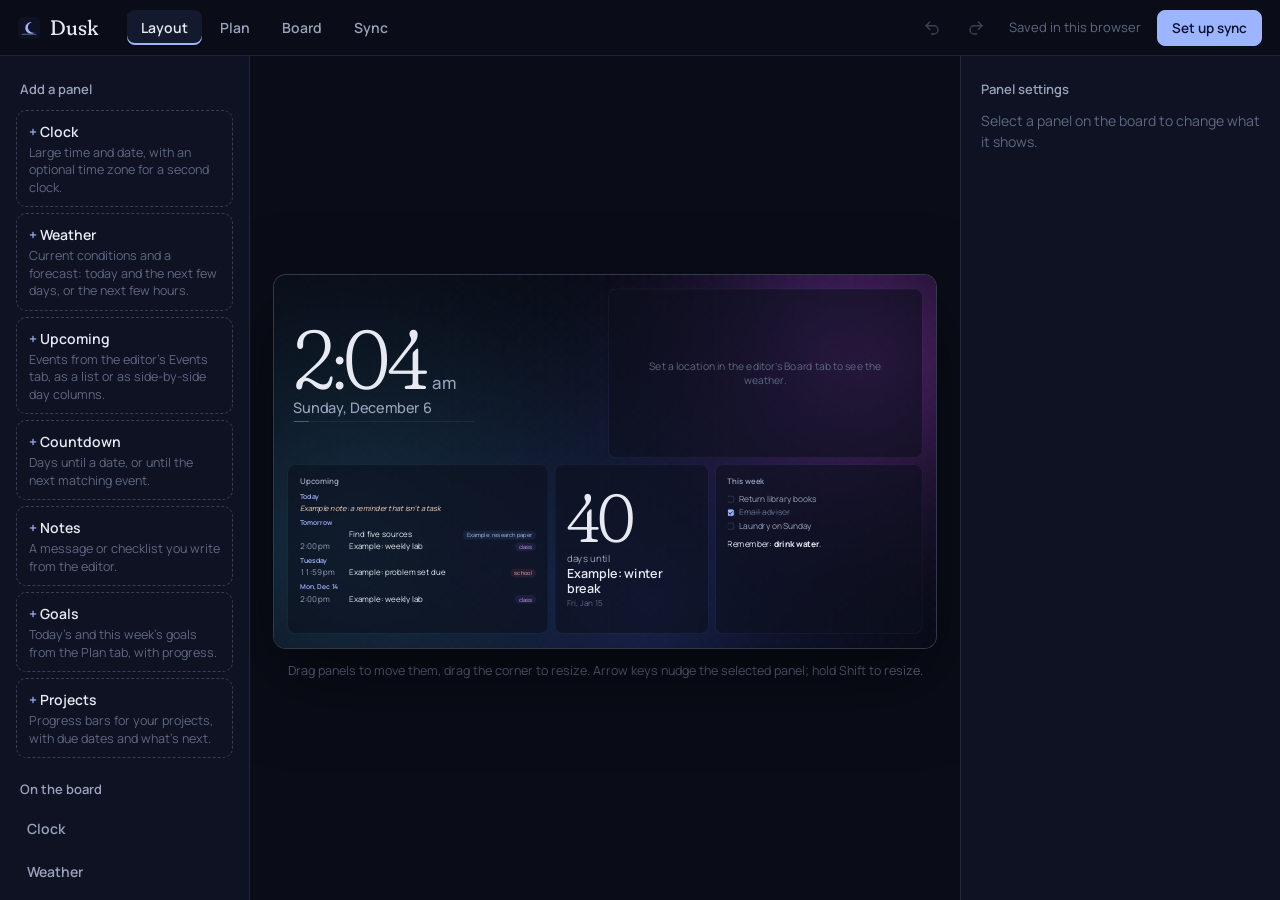
==== commit e4795dfd: "Plan: select by category, dates and done; selection filter - "Select…" (header button, S, or a categ" ====
--- a/editor.html
+++ b/editor.html
@@ -78,6 +78,12 @@
         <div class="plan-keys" aria-hidden="true">
           <span><kbd>N</kbd> add</span><span>Double-click a day</span><span>Drag empty space to select</span><span>Right-drag to scroll</span>
         </div>
+        <div class="sel-filter">
+          <button type="button" class="btn ghost small" id="planSelect" title="Select tasks by category, dates or done (S)">
+            <svg viewBox="0 0 24 24" aria-hidden="true"><path d="M4 5h16l-6 7.5V19l-4-2v-4.5z"/></svg><span>Select…</span>
+          </button>
+          <button type="button" class="icon-btn" id="planSelectOff" hidden title="Turn the selection filter off (Esc)" aria-label="Turn the selection filter off"><svg viewBox="0 0 24 24"><path d="M6 6l12 12M18 6 6 18"/></svg></button>
+        </div>
         <button type="button" class="btn ghost small keys-btn" id="planKeys" title="Keyboard shortcuts (?)">
           <svg viewBox="0 0 24 24" aria-hidden="true"><rect x="2.5" y="6" width="19" height="12" rx="2"/><path d="M6 10h1M10 10h1M14 10h1M18 10h0M7 14h10"/></svg>Shortcuts
         </button>
--- a/css/editor.css
+++ b/css/editor.css
@@ -126,10 +126,10 @@
 .check-chip.on { color: var(--text); background: var(--ui-raised); border-style: solid; text-decoration: none; }
 .check-chip.on::before { background: var(--ui-accent) url("data:image/svg+xml,%3Csvg xmlns='http://www.w3.org/2000/svg' viewBox='0 0 12 12'%3E%3Cpath d='M2.5 6.2 5 8.5l4.5-5' fill='none' stroke='%230b1230' stroke-width='1.8' stroke-linecap='round' stroke-linejoin='round'/%3E%3C/svg%3E") center/100% no-repeat; border-color: var(--ui-accent); }
 .check-chip:hover { border-color: var(--ui-accent); }
-.seg { display: inline-flex; background: var(--ui-input); border: 1px solid var(--ui-border-strong); border-radius: 9px; padding: 2px; gap: 2px; align-self: flex-start; }
-.seg button { font: 500 13px var(--font-ui); color: var(--text-dim); background: none; border: 0; border-radius: 7px; padding: 5px 11px; cursor: pointer; }
-.seg button:hover { color: var(--text); }
-.seg button.on { background: var(--ui-raised); color: var(--text); box-shadow: inset 0 0 0 1px var(--ui-border-strong); }
+.iseg { display: inline-flex; background: var(--ui-input); border: 1px solid var(--ui-border-strong); border-radius: 9px; padding: 2px; gap: 2px; align-self: flex-start; }
+.iseg button { font: 500 13px var(--font-ui); color: var(--text-dim); background: none; border: 0; border-radius: 7px; padding: 5px 11px; cursor: pointer; }
+.iseg button:hover { color: var(--text); }
+.iseg button.on { background: var(--ui-raised); color: var(--text); box-shadow: inset 0 0 0 1px var(--ui-border-strong); }
 
 .range-row { display: flex; align-items: center; gap: 12px; }
 .range-row input { flex: 1; accent-color: var(--ui-accent); }
@@ -227,6 +227,7 @@
 .row { display: flex; gap: 10px; align-items: center; flex-wrap: wrap; margin-top: 8px; }
 .row input { flex: 1; min-width: 220px; width: auto; }
 .ok-text { color: var(--ok); font-weight: 600; }
+.warn-text { color: var(--ember, #ffb38a); font-size: 13px; line-height: 1.5; margin: 0; }
 
 .steps ol { list-style: none; counter-reset: step; margin: 0; padding: 0; display: flex; flex-direction: column; gap: 20px; }
 .steps li { counter-increment: step; position: relative; padding-left: 44px; }
--- a/css/plan.css
+++ b/css/plan.css
@@ -619,6 +619,28 @@
 
 /* ---------- shortcuts window ---------- */
 .keys-btn { gap: 7px; flex: none; }
+/* Select… (filter) */
+.sel-filter { display: flex; align-items: center; gap: 2px; flex: none; min-width: 0; }
+#planSelect { gap: 7px; max-width: 320px; }
+#planSelect span { overflow: hidden; text-overflow: ellipsis; white-space: nowrap; }
+#planSelect svg { width: 16px; height: 16px; flex: none; fill: none; stroke: currentColor; stroke-width: 1.6; stroke-linejoin: round; }
+#planSelect.on { color: var(--ui-accent-ink); background: var(--ui-accent); border-color: var(--ui-accent); }
+#planSelectOff svg { width: 15px; height: 15px; }
+.filtering .no-match { opacity: .28; filter: saturate(.4); }
+.filtering .no-match:hover { opacity: .5; }
+.pop-select .sf-cats, .pop-select .sf-ranges { display: flex; flex-wrap: wrap; gap: 5px; }
+.sf-cat, .sf-range { font: 600 12.5px var(--font-ui); padding: 4px 10px; border-radius: 99px; cursor: pointer;
+  background: transparent; color: var(--text-dim); border: 1px solid var(--ui-border-strong); }
+.sf-cat { color: hsl(var(--h) 55% 74%); border-color: hsl(var(--h) 40% 50% / .45); }
+.sf-cat.on { background: hsl(var(--h) 45% 55% / .22); border-color: hsl(var(--h) 55% 65%); color: hsl(var(--h) 70% 86%); }
+.sf-range.on { background: var(--ui-raised); color: var(--text); border-color: var(--ui-accent); }
+.sf-cat:hover, .sf-range:hover { border-color: var(--ui-accent); }
+.sf-dates { display: flex; align-items: center; gap: 8px; margin-top: 6px; }
+.sf-dates input { flex: 1; min-width: 0; }
+.sf-dates i { font-style: normal; color: var(--text-faint); font-size: 12px; }
+.sf-count { margin: 0; font-size: 13px; color: var(--text-dim); }
+.sf-count b { color: var(--text); font-size: 15px; }
+.sf-actions { display: flex; flex-wrap: wrap; gap: 8px; align-items: center; border-top: 1px solid var(--ui-border); padding-top: 12px; }
 .keys-btn svg { width: 17px; height: 17px; fill: none; stroke: currentColor; stroke-width: 1.6; stroke-linecap: round; }
 .keys-backdrop {
   position: fixed; inset: 0; z-index: 1900; background: rgba(4, 6, 14, .62);
@@ -670,3 +692,4 @@
 @media (prefers-reduced-motion: reduce) {
   .flash, .ctx, .pop, .qa, .qa-backdrop { animation: none !important; }
 }
+.pop-select .seg button { white-space: nowrap; padding-left: 9px; padding-right: 9px; }
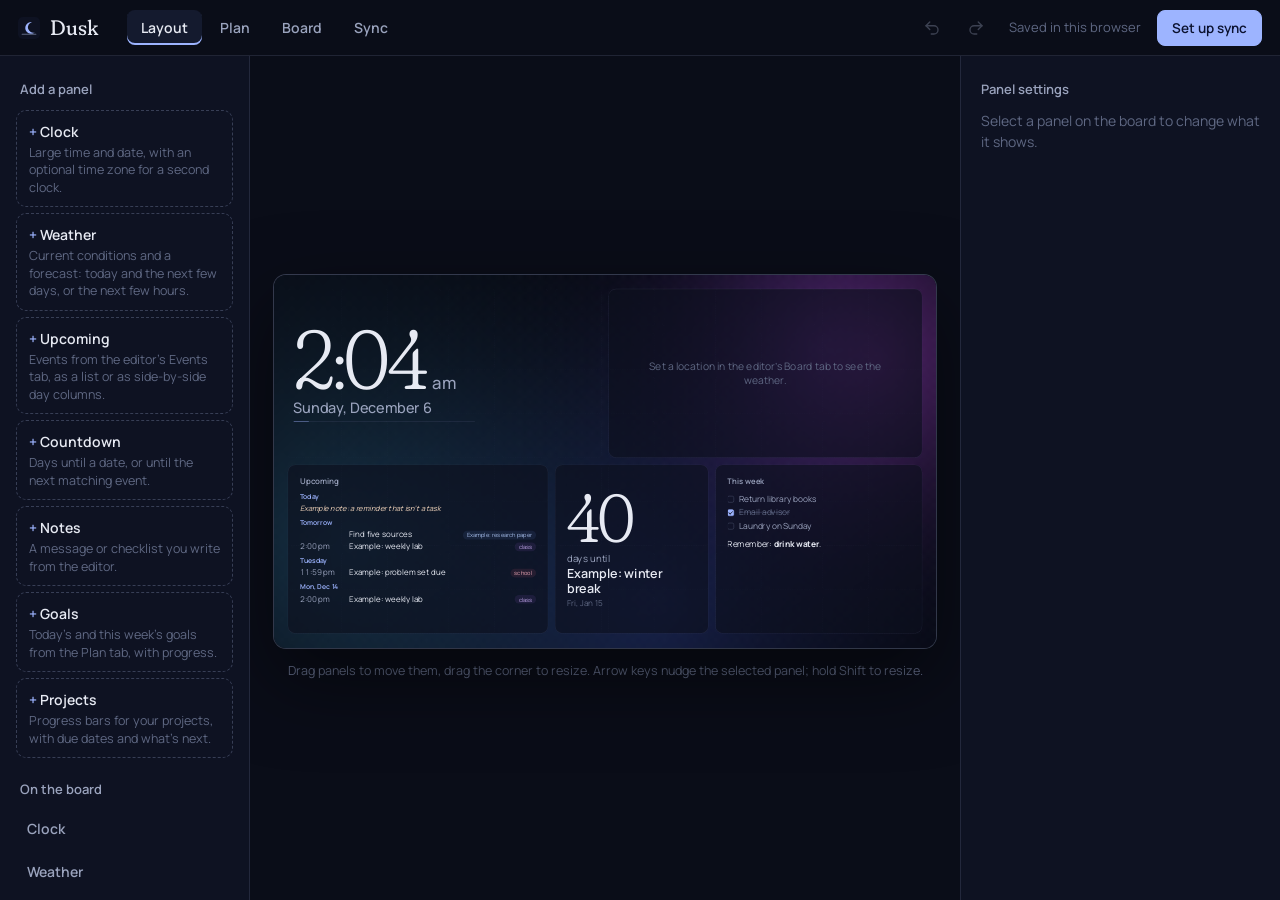
==== commit f70d25d0: "Plan: class views (show one category at a time) - A class bar under the Plan header: All classes, ea" ====
--- a/editor.html
+++ b/editor.html
@@ -88,6 +88,7 @@
           <svg viewBox="0 0 24 24" aria-hidden="true"><rect x="2.5" y="6" width="19" height="12" rx="2"/><path d="M6 10h1M10 10h1M14 10h1M18 10h0M7 14h10"/></svg>Shortcuts
         </button>
       </div>
+      <div class="class-bar" id="planClasses" role="tablist" aria-label="Show one class" hidden></div>
       <div class="plan-body">
         <div class="plan-main plan-scroll" id="planMain">
           <div class="timeline" id="planWeek"></div>
--- a/css/plan.css
+++ b/css/plan.css
@@ -27,6 +27,30 @@
   font: 600 11px var(--font-ui); color: var(--text-dim); background: var(--ui-raised);
   border: 1px solid var(--ui-border-strong); border-bottom-width: 2px; border-radius: 5px; padding: 0 5px; margin: 0 1px;
 }
+
+/* ---------- class views ---------- */
+.class-bar {
+  flex: none; display: flex; align-items: center; gap: 6px; padding: 5px 20px; overflow-x: auto; scrollbar-width: none;
+  border-bottom: 1px solid var(--ui-border); background: var(--ui-bg);
+}
+.class-bar[hidden] { display: none; }
+.class-bar::-webkit-scrollbar { display: none; }
+.class-label { font-size: 12px; font-weight: 600; color: var(--text-faint); text-transform: uppercase; letter-spacing: .08em; margin-right: 4px; flex: none; }
+.class-pill {
+  flex: none; display: inline-flex; align-items: center; gap: 7px; padding: 3px 11px; border-radius: 99px; cursor: pointer;
+  font: 600 13px var(--font-ui); color: var(--text-dim); background: transparent; border: 1px solid var(--ui-border-strong);
+}
+.class-pill i { width: 8px; height: 8px; border-radius: 50%; background: hsl(var(--h) 60% 62%); }
+.class-pill b { font-weight: 600; font-size: 11.5px; color: var(--text-faint); background: var(--ui-raised); border-radius: 99px; padding: 0 6px; line-height: 17px; }
+.class-pill:hover { color: var(--text); border-color: var(--ui-accent); }
+.class-pill[aria-selected="true"] { color: var(--ui-accent-ink); background: var(--ui-accent); border-color: var(--ui-accent); }
+.class-pill.has-h[aria-selected="true"] { color: hsl(var(--h) 40% 12%); background: hsl(var(--h) 60% 70%); border-color: hsl(var(--h) 60% 70%); }
+.class-pill[aria-selected="true"] i { background: currentColor; }
+.class-pill[aria-selected="true"] b { color: inherit; background: rgba(0, 0, 0, .14); }
+.class-hint { font-size: 12px; color: var(--text-faint); margin-left: 8px; white-space: nowrap; flex: none; }
+/* A thin line in the class's color under the bar, so you can tell at a glance you're in a class view. */
+.plan.class-view .class-bar { box-shadow: inset 0 -2px 0 hsl(var(--class-h, 225) 60% 65% / .7); }
+.cat-chip.current { box-shadow: 0 0 0 2px hsl(var(--h) 60% 65% / .8); }
 
 /* ---------- body ---------- */
 .plan-body { flex: 1; min-height: 0; display: grid; grid-template-columns: minmax(0, 1fr) 340px; }
